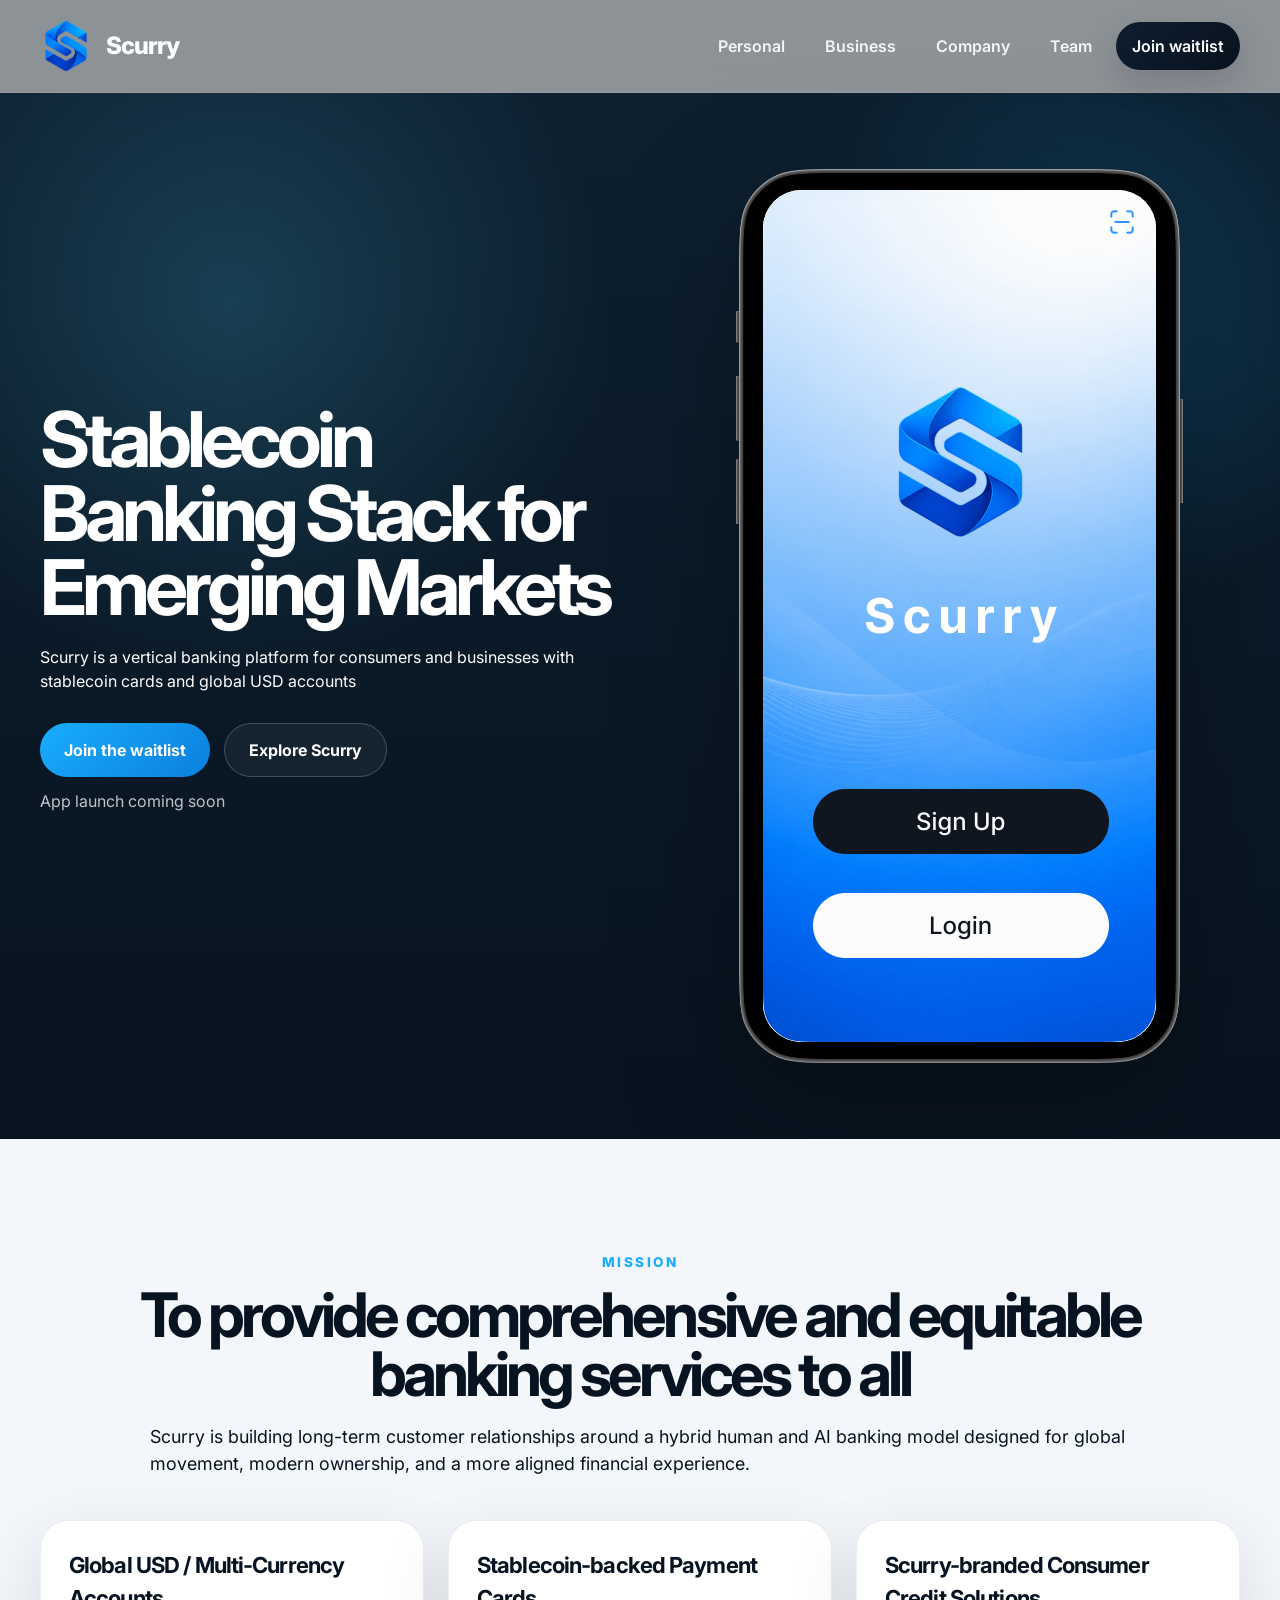
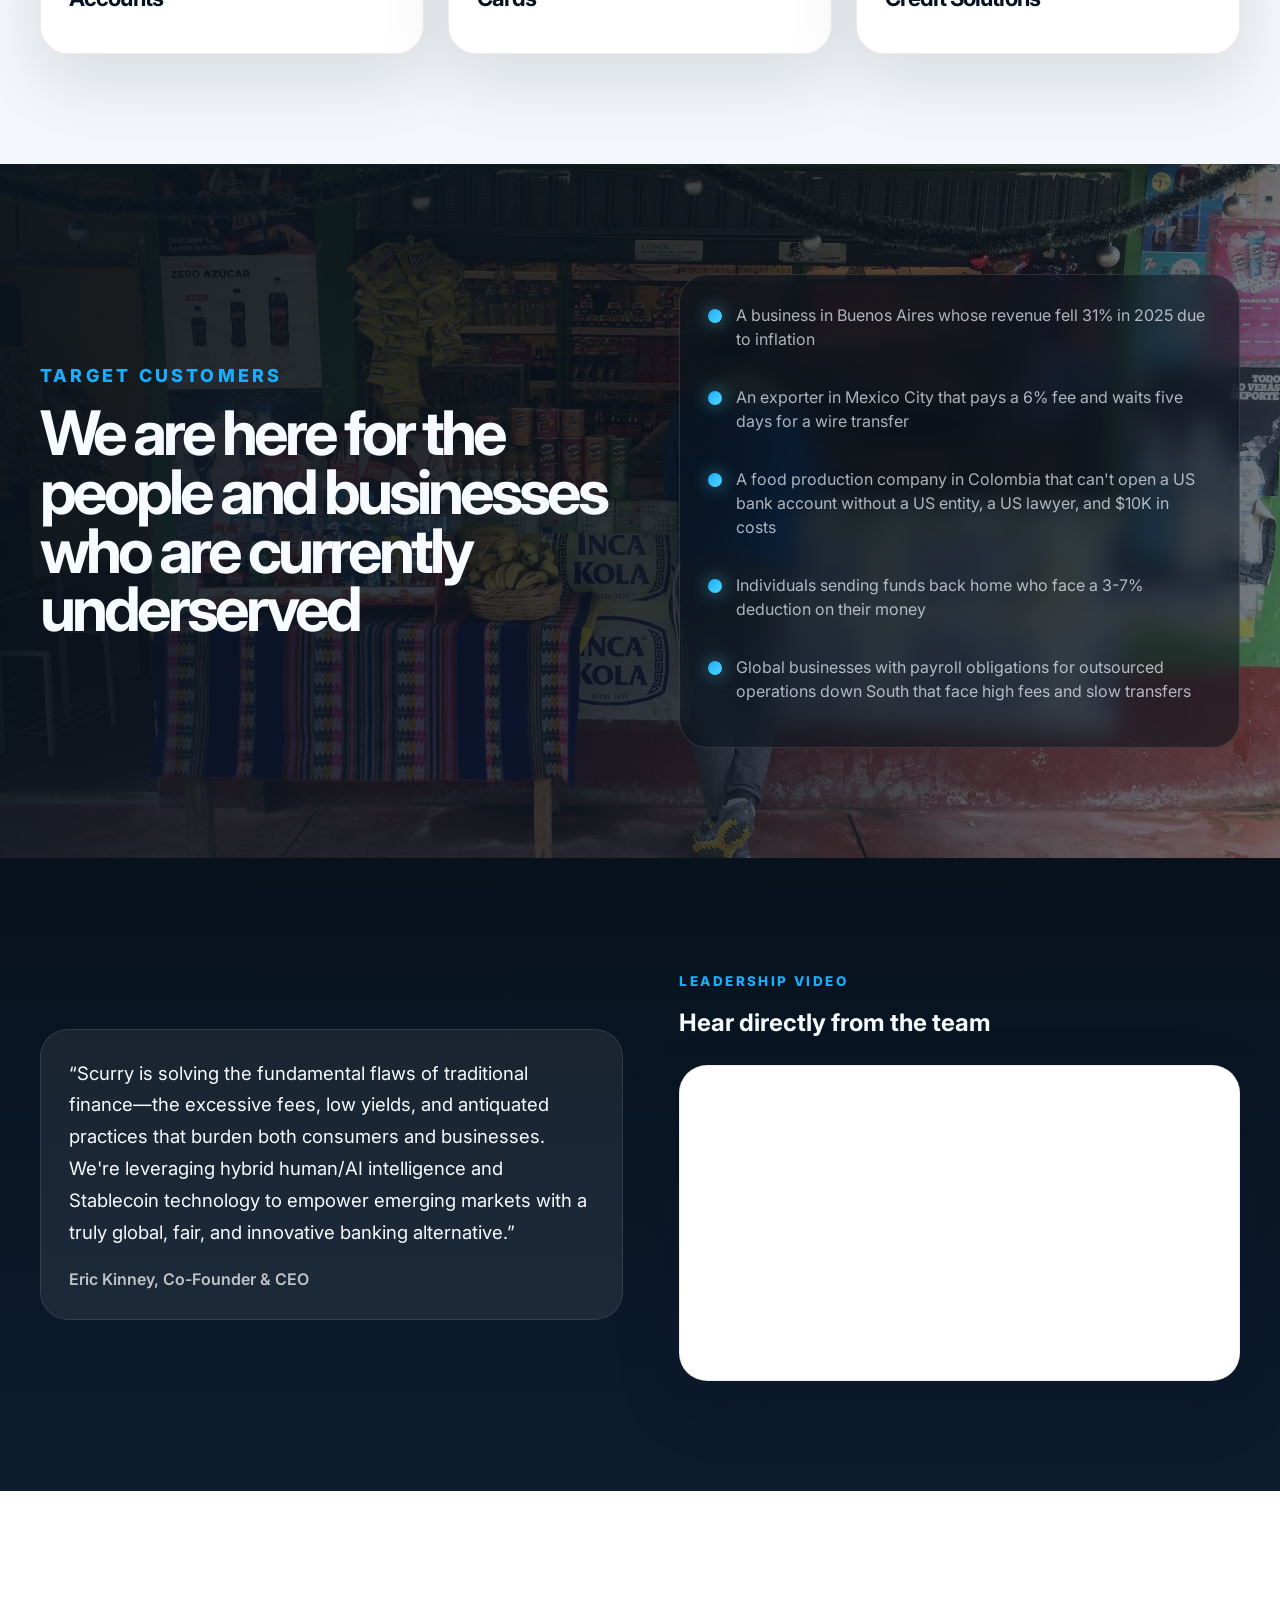
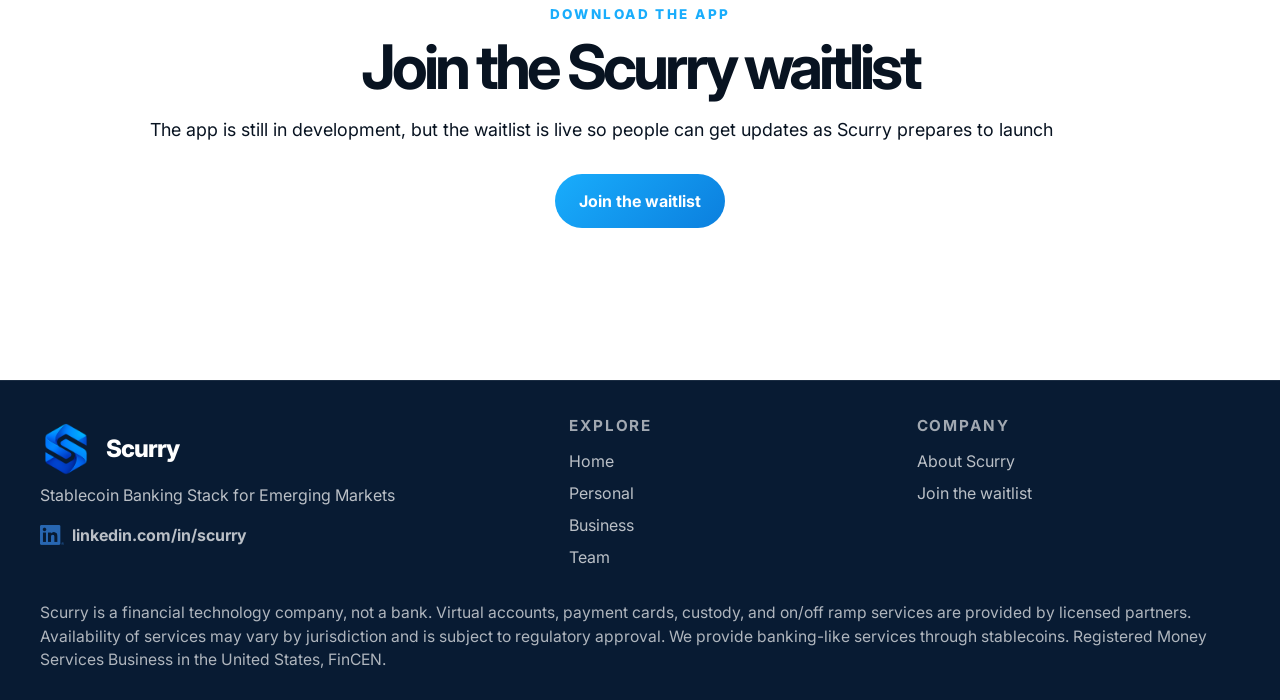
==== index.html @ 8e328dc6 "remove orbs" ====
<!DOCTYPE html>
<html lang="en">
<head>
  
  <meta charset="UTF-8">
  <meta http-equiv="Cache-Control" content="no-cache, no-store, must-revalidate">
  <meta http-equiv="Pragma" content="no-cache">
  <meta http-equiv="Expires" content="0">  
  <meta name="viewport" content="width=device-width, initial-scale=1.0">
  <link rel="preconnect" href="https://fonts.googleapis.com">
  <link rel="preconnect" href="https://fonts.gstatic.com" crossorigin>
  <link href="https://fonts.googleapis.com/css2?family=Inter:wght@400;500;600;700;800&display=swap" rel="stylesheet">
  <link rel="stylesheet" href="styles.css">

  <title>Scurry | Global AI Stablecoin Banking Ecosystem</title>
  <meta name="description" content="Scurry is the digital asset and fiat platform for emerging markets, built to store, earn, own, invest, move, and spend multiple currencies and stablecoins.">
</head>
<body>
  <div class="site-shell">
    
  <header class="site-header glass-nav">
    <div class="container nav-row">
      <a href="index.html" class="brand" aria-label="Scurry Home">
        <img src="images/logo.png" alt="Scurry logo">
        <span>Scurry</span>
      </a>
      <button class="menu-toggle" aria-expanded="false" aria-controls="site-nav">Menu</button>
      <nav id="site-nav" class="site-nav">
        <a href="personal.html">Personal</a>
        <a href="business.html">Business</a>
        <a href="about.html">Company</a>
        <a href="team.html">Team</a>
        <a href="coming-soon.html" class="nav-cta">Join waitlist</a>
      </nav>
    </div>
  </header>

    <main>
      <section class="hero hero-home">
        <div class="container hero-grid">
          <div class="hero-copy reveal">
            <h1>Stablecoin Banking Stack for Emerging Markets</h1>
            <p>Scurry is a vertical banking platform for consumers and businesses with stablecoin cards and global USD accounts</p>
            <div class="hero-actions">
              <a href="coming-soon.html" class="btn btn-primary">Join the waitlist</a>
              <a href="#ecosystem" class="btn btn-secondary">Explore Scurry</a>
            </div>
            <p class="coming-label">App launch coming soon</p>
          </div>
          <div class="hero-visual hero-mockup reveal delay-1">

            <div class="phone-demo" id="phone-demo" aria-label="Scurry app preview">
              <img class="phone-frame" src="images/mockup/phoneLight.png" alt="">
              
              <div class="phone-screen-clip">
                <div class="mockup-slide active">
                  <img src="images/mockup/screen1.png" alt="Scurry app screen 1">
                </div>
              
                <div class="mockup-slide">
                  <img src="images/mockup/screen2.png" alt="Scurry app screen 2">
                </div>
              
                <div class="mockup-slide">
                  <img src="images/mockup/screen3.png" alt="Scurry app screen 3">
                </div>
              
                <div class="mockup-slide">
                  <img src="images/mockup/screen4.png" alt="Scurry app screen 4">
                </div>
              
                <div class="mockup-slide">
                  <img src="images/mockup/screen5.png" alt="Scurry app screen 5">
                </div>
              
                <div class="mockup-slide">
                  <img src="images/mockup/screen6.png" alt="Scurry app screen 6">
                </div>
              
                <div class="mockup-slide">
                  <img src="images/mockup/screen7.png" alt="Scurry app screen 7">
                </div>
              
                <div class="mockup-slide">
                  <img src="images/mockup/screen8.png" alt="Scurry app screen 8">
                </div>
              
                <div class="mockup-slide">
                  <img src="images/mockup/screen9.png" alt="Scurry app screen 9">
                </div>
              </div>
            
              
            </div>
          </div>

          
        </div>
      </section>

      <section id="ecosystem" class="section section-light">
        <div class="container center-stack reveal">
          <p class="eyebrow">Mission</p>
          <h2>To provide comprehensive and equitable banking services to all</h2>
          <p class="section-intro">Scurry is building long-term customer relationships around a hybrid human and AI banking model designed for global movement, modern ownership, and a more aligned financial experience.</p>
        </div>
      <div class="container feature-grid three-up">
        <article class="feature-card reveal"><h3>Global USD / Multi-Currency Accounts</h3></article>
        <article class="feature-card reveal delay-1"><h3>Stablecoin-backed Payment Cards</h3></article>
        <article class="feature-card reveal delay-1"><h3>Scurry-branded Consumer Credit Solutions</h3></article>
      </div>

      </section>

    <section class="section section-dark image-section target-image-section">
      <div class="container split-grid">
        <div class="reveal split-copy">
          <p class="eyebrow">Target Customers</p>
          <h2>We are here for the people and businesses who are currently underserved</h2>
        </div>
        <div class="bullet-list reveal delay-1">
          <div class="bullet-item"><span></span><p>A business in Buenos Aires whose revenue fell 31% in 2025 due to inflation</p></div>
          <div class="bullet-item"><span></span><p>An exporter in Mexico City that pays a 6% fee and waits five days for a wire transfer</p></div>
          <div class="bullet-item"><span></span><p>A food production company in Colombia that can't open a US bank account without a US entity, a US lawyer, and $10K in costs</p></div>
          <div class="bullet-item"><span></span><p>Individuals sending funds back home who face a 3-7% deduction on their money</p></div>
          <div class="bullet-item"><span></span><p>Global businesses with payroll obligations for outsourced operations down South that face high fees and slow transfers</p></div>
        </div>
      </div>
    </section>

      <section class="section section-dark">
        <div class="container split-grid align-center">
          <div class="quote-block reveal">
            <blockquote>“Scurry is solving the fundamental flaws of traditional finance—the excessive fees, low yields, and antiquated practices that burden both consumers and businesses. We're leveraging hybrid human/AI intelligence and Stablecoin technology to empower emerging markets with a truly global, fair, and innovative banking alternative.”</blockquote>
            <cite>Eric Kinney, Co-Founder &amp; CEO</cite>
          </div>
          <div class="reveal delay-1">
            <p class="eyebrow accent">Leadership video</p>
            <h2>Hear directly from the team</h2>
                        <div class="video-frame" style="margin-top:24px;">
              <iframe src="https://www.youtube.com/embed/RazpfLiUSuk" title="Introducing Scurry video" allow="accelerometer; clipboard-write; encrypted-media; gyroscope; picture-in-picture; web-share" referrerpolicy="strict-origin-when-cross-origin" allowfullscreen></iframe>
            </div>
          </div>
        </div>
      </section>

      <section class="section section-white">
        <div class="container section-heading reveal">
          <p class="eyebrow">Download the app</p>
          <h2>Join the Scurry waitlist</h2>
          <p class="section-intro">The app is still in development, but the waitlist is live so people can get updates as Scurry prepares to launch</p>
          <div class="center-actions"><a href="coming-soon.html" class="btn btn-primary">Join the waitlist</a></div>
        </div>
      </section>
    </main>
    
  <footer class="site-footer">
    <div class="container footer-grid">
      <div>
        <a href="index.html" class="brand footer-brand"><img src="images/logo.png" alt="Scurry logo"><span>Scurry</span></a>
        <p>Stablecoin Banking Stack for Emerging Markets</p>
        <p class="role"><img height="20" src="images/LI.png" alt="LinkedIn icon"><a href="https://www.linkedin.com/company/scurry" target="_blank">linkedin.com/in/scurry</a></p>
      </div>
      <div>
        <h4>Explore</h4>
        <a href="index.html">Home</a>
        <a href="personal.html">Personal</a>
        <a href="business.html">Business</a>
        <a href="team.html">Team</a>
      </div>
      <div>
        <h4>Company</h4>
        <a href="about.html">About Scurry</a>
        <a href="coming-soon.html">Join the waitlist</a>
      </div>
    </div>
    <div class="container disclosure-row">
      <div class="disclosure-lite">Scurry is a financial technology company, not a bank. Virtual accounts, payment cards, custody, and on/off ramp services are provided by licensed partners. Availability of services may vary by jurisdiction and is subject to regulatory approval. We provide banking-like services through stablecoins. Registered Money Services Business in the United States, FinCEN.</div>
    </div>
  </footer>

  </div>
  <script src="script.js"></script>
</body>
</html>
---- styles.css ----
:root {
  --bg: #07121d;
  --bg-2: #0c1b2e;
  --bg-3: #0f2742;
  --surface: #ffffff;
  --surface-soft: #f3f7fb;
  --surface-muted: #eaf1f7;
  --text: #081321;
  --muted: #5d6d80;
  --line: rgba(8, 19, 33, 0.08);
  --line-strong: rgba(255, 255, 255, 0.12);
  --accent: #19ADFC;
  --accent-deep: #0b7fde;
  --dark-text: #f7fbff;
  --radius: 28px;
  --radius-sm: 18px;
  --container: min(1200px, calc(100% - 40px));
  --shadow: 0 24px 70px rgba(4, 15, 26, 0.12);
  --nav: 92px;
}

* {
  box-sizing: border-box;
}

html {
  scroll-behavior: smooth;
}

body {
  margin: 0;
  font-family: 'Inter', sans-serif;
  color: var(--text);
  background: var(--surface);
  line-height: 1.5;
}

body.menu-open {
  overflow: hidden;
}

a {
  color: inherit;
  text-decoration: none;
}

img {
  max-width: 100%;
  display: block;
}

p,
h1,
h2,
h3,
h4 {
  margin-top: 0;
}

.container {
  width: var(--container);
  margin: 0 auto;
}

.site-shell {
  overflow-x: clip;
}

.section {
  padding: 110px 0;
  position: relative;
}

.section-light {
  background: var(--surface-soft);
}

.section-white {
  background: #fff;
}

.section-dark {
  background: linear-gradient(180deg, #08121d 0%, #0c1c2f 100%);
  color: var(--dark-text);
}

.section-gradient {
  background:
    radial-gradient(circle at 78% 36%, rgba(25, 173, 252, 0.14), transparent 20%),
    linear-gradient(180deg, #f4f8fc 0%, #eef4fa 100%);
}

/* Header / navigation */
.site-header {
  position: sticky;
  top: 0;
  z-index: 100;
  backdrop-filter: blur(16px);
  -webkit-backdrop-filter: blur(16px);
}

.glass-nav {
  background: rgba(7, 18, 29, 0.46);
  border-bottom: 1px solid rgba(255, 255, 255, 0.08);
}

.solid-nav {
  background: rgba(255, 255, 255, 0.9);
  border-bottom: 1px solid var(--line);
}

.nav-row {
  min-height: var(--nav);
  display: flex;
  align-items: center;
  justify-content: space-between;
  gap: 24px;
}

.brand {
  display: inline-flex;
  align-items: center;
  gap: 14px;
  font-weight: 800;
  font-size: 1.5rem;
  letter-spacing: -0.04em;
}

.brand img {
  width: 52px;
  height: 52px;
  object-fit: contain;
}

.glass-nav .brand {
  color: #fff;
}

.solid-nav .brand,
.footer-brand {
  color: var(--text);
}

.menu-toggle {
  display: none;
  border: 1px solid rgba(255, 255, 255, 0.18);
  background: transparent;
  color: inherit;
  padding: 10px 14px;
  border-radius: 999px;
  font: inherit;
}

.solid-nav .menu-toggle {
  border-color: var(--line);
}

.site-nav {
  display: flex;
  align-items: center;
  gap: 8px;
}

.site-nav a {
  padding: 12px 16px;
  border-radius: 999px;
  font-weight: 600;
  transition:
    transform 0.28s ease,
    background-color 0.28s ease,
    color 0.28s ease,
    box-shadow 0.28s ease;
}

.glass-nav .site-nav a {
  color: rgba(255, 255, 255, 0.9);
}

.solid-nav .site-nav a {
  color: var(--text);
}

.solid-nav .site-nav a:hover,
.solid-nav .site-nav a:focus-visible,
.solid-nav .site-nav a.active {
  transform: translateY(-2px);
  background: rgba(25, 173, 252, 0.12);
  color: var(--accent-deep);
}

.glass-nav .site-nav a:hover,
.glass-nav .site-nav a:focus-visible,
.glass-nav .site-nav a.active {
  transform: translateY(-2px);
  background: rgba(255, 255, 255, 0.1);
  color: #fff;
}

.nav-cta {
  background: linear-gradient(135deg, #0e1d30, #09131e);
  color: #fff !important;
  box-shadow: 0 14px 32px rgba(4, 15, 26, 0.16);
}

.nav-cta:hover,
.nav-cta:focus-visible {
  background: linear-gradient(135deg, #17324f, #0b1623) !important;
  color: #fff !important;
}

/* Hero */
.hero-home {
  min-height: min(720px, calc(100vh - var(--nav)));
  display: flex;
  align-items: center;
  color: #fff;
  background:
    radial-gradient(circle at 18% 20%, rgba(83, 214, 255, 0.18), transparent 28%),
    radial-gradient(circle at 84% 22%, rgba(25, 173, 252, 0.22), transparent 22%),
    linear-gradient(180deg, #0d2030 0%, #08131f 100%);
}

.hero,
.page-hero {
  padding: 76px 0;
}

.compact-hero {
  padding: 110px 0 90px;
}

.hero-grid,
.split-grid {
  display: grid;
  grid-template-columns: 1.02fr 0.98fr;
  gap: 56px;
  align-items: center;
}

.align-center {
  align-items: center;
}

.hero-copy h1,
.page-hero h1,
.section-heading h2,
.center-stack h2,
.split-copy h2 {
  font-size: clamp(2.5rem, 6vw, 5.2rem);
  line-height: 0.96;
  letter-spacing: -0.065em;
  margin-bottom: 20px;
}

.page-hero h1,
.section-heading h2,
.center-stack h2,
.split-copy h2 {
  font-size: clamp(2.2rem, 4.8vw, 4rem);
}

.lead,
.section-intro,
.split-copy p,
.quote-block p {
  font-size: clamp(1.02rem, 1.4vw, 1.23rem);
}

.eyebrow {
  display: inline-block;
  margin-bottom: 14px;
  text-transform: uppercase;
  letter-spacing: 0.18em;
  font-size: 0.84rem;
  font-weight: 800;
  color: var(--accent);
}

.hero-actions,
.center-actions {
  display: flex;
  gap: 14px;
  flex-wrap: wrap;
  margin: 30px 0 12px;
}

.center-actions {
  justify-content: center;
}

.btn {
  display: inline-flex;
  align-items: center;
  justify-content: center;
  min-height: 54px;
  padding: 0 24px;
  border: none;
  border-radius: 999px;
  font-weight: 700;
  font-size: 1rem;
  font-family: inherit;
  line-height: 1;
  cursor: pointer;
  transition:
    transform 0.28s ease,
    box-shadow 0.28s ease,
    background-color 0.28s ease,
    color 0.28s ease;
}

.btn:hover,
.btn:focus-visible {
  transform: translateY(-3px);
  box-shadow: 0 18px 34px rgba(5, 18, 30, 0.18);
}

.btn-primary {
  background: linear-gradient(135deg, var(--accent), var(--accent-deep));
  color: #fff;
}

.btn-secondary {
  border: 1px solid rgba(255, 255, 255, 0.2);
  background: rgba(255, 255, 255, 0.05);
  color: inherit;
}

.section-light .btn-secondary,
.section-white .btn-secondary {
  border-color: var(--line);
  background: rgba(8, 19, 33, 0.03);
}

.coming-label {
  color: rgba(255, 255, 255, 0.74);
}

.page-hero .coming-label,
.section-light .coming-label,
.section-white .coming-label {
  color: var(--muted);
}

.hero-visual {
  position: relative;
  min-height: 520px;
}

.orb {
  position: absolute;
  border-radius: 34px;
  border: 1px solid rgba(255, 255, 255, 0.14);
  background: linear-gradient(180deg, rgba(58, 140, 196, 0.22), rgba(21, 57, 88, 0.2));
  box-shadow: inset 0 1px 0 rgba(255, 255, 255, 0.06);
  backdrop-filter: blur(10px);
  -webkit-backdrop-filter: blur(10px);
}

.orb-1 {
  width: 190px;
  height: 190px;
  left: -2%;
  bottom: 4%;
}

.orb-2 {
  width: 210px;
  height: 210px;
  right: -2%;
  top: 18%;
}

/* App phone mockup */
.hero-mockup {
  min-height: 620px;
  display: grid;
  place-items: center;
}

.phone-demo {
  position: relative;
  width: min(447px, 78vw);
  aspect-ratio: 447 / 894;
  z-index: 3;
  filter: drop-shadow(0 30px 60px rgba(0, 0, 0, 0.28));
}

/* phoneLight.png is filled, so it stays behind the screen mockups */
.phone-frame {
  position: absolute;
  inset: 0;
  width: 100%;
  height: 100%;
  z-index: 1;
  pointer-events: none;
}

/* 447x894 phone frame with 393x852 screens centered inside */
.phone-screen-clip {
  position: absolute;
  left: 6.04%;
  top: 2.35%;
  width: 87.92%;
  height: 95.30%;
  border-radius: 38px;
  overflow: hidden;
  background: #eef6ff;
  z-index: 3;
}

.mockup-slide {
  position: absolute;
  inset: 0;
  transform: translateY(100%);
  opacity: 0;
  overflow: hidden;
  background: #eef6ff;
  transition:
    transform 0.75s ease,
    opacity 0.75s ease;
}

.mockup-slide.active {
  transform: translateY(0);
  opacity: 1;
  z-index: 2;
}

.mockup-slide.leaving {
  transform: translateY(-100%);
  opacity: 0;
  z-index: 1;
}

.mockup-slide img {
  width: 100%;
  height: auto;
  min-height: 100%;
  object-fit: cover;
  object-position: top center;
  display: block;
}

/* Longer screens slowly scroll inside the phone before switching */
.mockup-slide.scroll-inside img {
  animation: mockupInternalScroll 3.6s ease-in-out forwards;
}

@keyframes mockupInternalScroll {
  from {
    transform: translateY(0);
  }

  to {
    transform: translateY(var(--scroll-distance, -60px));
  }
}

/* Cards / grids */
.balance-card {
  border-radius: 28px;
  background: rgba(255, 255, 255, 0.12);
  border: 1px solid rgba(255, 255, 255, 0.12);
  padding: 22px;
}

.balance-card h2 {
  font-size: clamp(2.7rem, 5vw, 4.2rem);
  letter-spacing: -0.06em;
  margin: 8px 0;
}

.balance-card small,
.mini-muted {
  color: rgba(255, 255, 255, 0.72);
  display: block;
}

.balance-grid {
  display: grid;
  grid-template-columns: 1fr 1fr;
  gap: 16px;
}

.ticker-card {
  padding: 18px;
  border-radius: 24px;
  background: rgba(255, 255, 255, 0.10);
  border: 1px solid rgba(255, 255, 255, 0.1);
}

.ticker-card strong {
  display: block;
  font-size: 1.55rem;
  letter-spacing: -0.04em;
  margin-top: 8px;
}

.feature-tags {
  display: none;
}

.pill {
  border-radius: 999px;
  padding: 9px 14px;
  background: rgba(255, 255, 255, 0.10);
  border: 1px solid rgba(255, 255, 255, 0.12);
  font-size: 0.92rem;
}

.quote-block {
  padding: 28px;
  border-radius: 28px;
  background: rgba(255, 255, 255, 0.07);
  border: 1px solid rgba(255, 255, 255, 0.1);
}

.quote-block blockquote {
  margin: 0;
  font-size: clamp(1.06rem, 1.45vw, 1.24rem);
  line-height: 1.72;
}

.quote-block cite {
  display: block;
  margin-top: 18px;
  color: rgba(255, 255, 255, 0.72);
  font-style: normal;
  font-weight: 600;
}

.center-stack,
.section-heading {
  text-align: center;
  margin-bottom: 42px;
}

.center-stack .section-intro,
.section-heading .section-intro {
  max-width: 980px;
  margin-left: auto;
  margin-right: auto;
  text-align: left;
}

.feature-grid,
.card-grid,
.stats-grid,
.footer-grid,
.team-grid,
.list-grid,
.ecosystem-grid {
  display: grid;
  gap: 24px;
}

.three-up {
  grid-template-columns: repeat(3, minmax(0, 1fr));
}

.two-up {
  grid-template-columns: repeat(2, minmax(0, 1fr));
}

.card-grid {
  grid-template-columns: repeat(3, minmax(0, 1fr));
}

.stats-grid {
  grid-template-columns: repeat(2, minmax(0, 1fr));
}

.team-grid {
  grid-template-columns: repeat(2, minmax(0, 1fr));
}

.list-grid {
  grid-template-columns: repeat(2, minmax(0, 1fr));
}

.ecosystem-grid {
  grid-template-columns: 1.2fr 0.8fr;
  align-items: start;
}

.feature-card,
.product-card,
.stat-card,
.list-card,
.team-card,
.info-panel,
.video-frame,
.disclosure,
.disclosure-lite {
  border-radius: var(--radius);
  box-shadow: var(--shadow);
}

.feature-card,
.product-card,
.list-card,
.team-card,
.info-panel,
.video-frame {
  background: #fff;
  border: 1px solid var(--line);
  padding: 28px;
}

.dark-card,
.stat-card.dark-card {
  background: rgba(255, 255, 255, 0.06);
  border: 1px solid rgba(255, 255, 255, 0.1);
  color: #fff;
}

.feature-card h3,
.product-card h3,
.list-card h3,
.team-card h3,
.info-panel h3 {
  font-size: 1.38rem;
  letter-spacing: -0.04em;
  margin-bottom: 10px;
}

.product-card p,
.feature-card p,
.list-card p,
.team-card p,
.stat-card span {
  color: var(--muted);
}

.section-dark .product-card p,
.section-dark .feature-card p,
.section-dark .list-card p,
.section-dark .team-card p,
.section-dark .stat-card span,
.section-dark .bullet-item p {
  color: rgba(233, 241, 249, 0.72);
}

.text-link {
  display: inline-flex;
  gap: 8px;
  margin-top: 10px;
  font-weight: 700;
  color: var(--accent-deep);
}

.text-link::after {
  content: '→';
}

.stat-card {
  background: rgba(255, 255, 255, 0.06);
  border: 1px solid rgba(255, 255, 255, 0.1);
  padding: 24px;
}

.stat-card strong {
  display: block;
  font-size: 2rem;
  letter-spacing: -0.05em;
  margin-bottom: 8px;
}

.bullet-list {
  display: grid;
  gap: 18px;
}

.bullet-item {
  display: grid;
  grid-template-columns: 14px 1fr;
  gap: 14px;
  align-items: start;
}

.bullet-item span {
  width: 14px;
  height: 14px;
  border-radius: 50%;
  background: linear-gradient(135deg, var(--accent), #53d6ff);
  margin-top: 6px;
  box-shadow: 0 0 18px rgba(83, 214, 255, 0.6);
}

.shield-panel {
  display: grid;
  place-items: center;
  min-height: 420px;
}

.shield-outline {
  width: min(360px, 70vw);
  aspect-ratio: 1 / 1.1;
  clip-path: polygon(50% 0%, 88% 16%, 88% 64%, 50% 100%, 12% 64%, 12% 16%);
  background: linear-gradient(180deg, rgba(255, 255, 255, 0.95), rgba(236, 243, 250, 0.92));
  box-shadow:
    inset 0 0 0 1px rgba(8, 19, 33, 0.06),
    0 22px 50px rgba(4, 15, 26, 0.10);
  display: grid;
  place-items: center;
}

.shield-outline img {
  width: 46%;
  height: auto;
  object-fit: contain;
}

.icon-list {
  display: grid;
  gap: 12px;
}

.icon-item {
  border-radius: 18px;
  padding: 14px 16px;
  background: rgba(255, 255, 255, 0.06);
  border: 1px solid rgba(255, 255, 255, 0.1);
}

.account-stack {
  display: grid;
  gap: 18px;
}

.account-card {
  border-radius: 28px;
  padding: 26px;
  background: linear-gradient(135deg, #0d1e32, #112947);
  color: #fff;
  box-shadow: 0 24px 70px rgba(4, 15, 26, 0.16);
}

.account-card h2 {
  font-size: clamp(2.6rem, 4vw, 3.7rem);
  letter-spacing: -0.06em;
  margin: 10px 0;
}

.account-top {
  display: flex;
  justify-content: space-between;
  gap: 12px;
  align-items: start;
}

.account-muted {
  color: rgba(255, 255, 255, 0.72);
}

.account-grid {
  display: grid;
  grid-template-columns: repeat(2, minmax(0, 1fr));
  gap: 16px;
  margin-top: 16px;
}

.account-chip {
  border-radius: 22px;
  padding: 18px;
  background: rgba(255, 255, 255, 0.08);
  border: 1px solid rgba(255, 255, 255, 0.1);
}

.account-chip strong {
  display: block;
  font-size: 1.4rem;
  margin-top: 8px;
  letter-spacing: -0.04em;
}

/* Team */
.team-card {
  overflow: hidden;
  padding: 0;
}

.team-photo-wrap {
  background: #fff;
  padding: 28px 28px 0;
}

.team-photo {
  width: 50%;
  max-width: 320px;
  aspect-ratio: 1 / 1;
  object-fit: cover;
  object-position: center top;
  border-radius: 22px;
  background: #fff;
  margin: 0;
}

.team-content {
  padding: 28px;
}

.team-card h2 {
  font-size: 1.8rem;
  letter-spacing: -0.05em;
  margin-bottom: 6px;
}

.role {
  color: var(--accent-deep) !important;
  font-weight: 700;
  margin-bottom: 18px;
}

.social-link {
  display: flex;
  align-items: center;
  gap: 8px;
}

.social-link a {
  display: inline;
}

/* Video */
.video-frame {
  overflow: hidden;
  padding: 0;
  aspect-ratio: 16 / 9;
}

.video-frame video,
.video-frame iframe {
  width: 100%;
  height: 100%;
  border: 0;
  display: block;
}

.video-fallback-link {
  margin-top: 14px;
}

.video-fallback-link a {
  color: #8fd7ff;
  text-decoration: underline;
}

/* Footer / forms */
.disclosure,
.disclosure-lite {
  background: transparent;
  border: 0;
  padding: 0;
  color: rgba(255, 255, 255, 0.68);
  font-size: 0.98rem;
  box-shadow: none;
}

.site-footer {
  background: #081b33;
  border-top: 1px solid rgba(255, 255, 255, 0.08);
  padding: 34px 0 28px;
}

.footer-grid {
  grid-template-columns: 1.25fr 0.8fr 0.8fr;
  align-items: start;
}

.site-footer .footer-brand,
.site-footer .footer-brand span {
  color: #ffffff;
}

.site-footer .footer-brand {
  display: inline-flex;
  align-items: center;
}

.site-footer h4 {
  margin-bottom: 12px;
  font-size: 0.95rem;
  text-transform: uppercase;
  letter-spacing: 0.12em;
  color: rgba(255, 255, 255, 0.62);
}

.site-footer a {
  display: block;
  margin: 8px 0;
  color: rgba(255, 255, 255, 0.72);
}

.site-footer .role {
  display: flex;
  align-items: center;
  gap: 8px;
}

.site-footer .role a {
  display: inline;
  margin: 0;
}

.site-footer p {
  color: rgba(255, 255, 255, 0.72);
  max-width: 420px;
}

.disclosure-row {
  margin-top: 24px;
}

.waitlist-shell {
  min-height: calc(100vh - var(--nav));
  display: grid;
  place-items: center;
}

.waitlist-card {
  width: min(760px, 100%);
  border-radius: 34px;
  background: #fff;
  border: 1px solid var(--line);
  padding: 40px;
  box-shadow: var(--shadow);
}

.waitlist-card form {
  display: grid;
  gap: 14px;
  margin-top: 26px;
}

.waitlist-card input,
.waitlist-card textarea {
  width: 100%;
  min-height: 54px;
  border-radius: 16px;
  border: 1px solid var(--line);
  padding: 14px 16px;
  font: inherit;
}

.waitlist-note {
  color: var(--muted);
  font-size: 0.96rem;
}

.success-message {
  display: none;
  margin-top: 16px;
  border-radius: 16px;
  padding: 14px 16px;
  background: rgba(25, 173, 252, 0.10);
  color: var(--accent-deep);
  font-weight: 700;
}

.success-message.show {
  display: block;
}

/* Reveal animation */
.reveal {
  opacity: 0;
  transform: translateY(26px);
  transition:
    opacity 0.7s ease,
    transform 0.7s ease;
}

.reveal.visible {
  opacity: 1;
  transform: translateY(0);
}

.delay-1 {
  transition-delay: 0.12s;
}

.delay-2 {
  transition-delay: 0.22s;
}

.floating {
  animation: float 6s ease-in-out infinite;
}

.floating-slow {
  animation: float 7.5s ease-in-out infinite;
}

.floating-reverse {
  animation: floatReverse 7s ease-in-out infinite;
}

@keyframes float {
  0%,
  100% {
    transform: translateY(0);
  }

  50% {
    transform: translateY(-12px);
  }
}

@keyframes floatReverse {
  0%,
  100% {
    transform: translateY(0);
  }

  50% {
    transform: translateY(12px);
  }
}

/* Responsive */
@media (max-width: 1080px) {
  .hero-grid,
  .split-grid,
  .ecosystem-grid,
  .footer-grid {
    grid-template-columns: 1fr;
  }

  .card-grid,
  .three-up {
    grid-template-columns: repeat(2, minmax(0, 1fr));
  }

  .hero-home {
    min-height: auto;
    padding: 84px 0 72px;
  }

  .hero-visual {
    min-height: 460px;
  }

  .hero-mockup {
    min-height: 560px;
  }

  .phone-demo {
    width: min(380px, 82vw);
  }
}

@media (max-width: 760px) {
  :root {
    --container: min(100% - 28px, 1200px);
    --nav: 82px;
  }

  .menu-toggle {
    display: inline-flex;
    align-items: center;
  }

  .site-nav {
    position: absolute;
    top: calc(100% + 8px);
    left: 14px;
    right: 14px;
    background: rgba(7, 18, 29, 0.96);
    border: 1px solid rgba(255, 255, 255, 0.08);
    border-radius: 24px;
    padding: 12px;
    display: none;
    flex-direction: column;
    align-items: stretch;
    box-shadow: 0 24px 60px rgba(4, 15, 26, 0.28);
  }

  .solid-nav .site-nav {
    background: rgba(255, 255, 255, 0.98);
    border-color: var(--line);
  }

  .site-nav.open {
    display: flex;
  }

  .site-nav a {
    text-align: center;
  }

  .hero-copy h1,
  .page-hero h1,
  .section-heading h2,
  .center-stack h2,
  .split-copy h2 {
    font-size: clamp(2.3rem, 12vw, 4rem);
  }

  .card-grid,
  .three-up,
  .two-up,
  .stats-grid,
  .team-grid,
  .list-grid {
    grid-template-columns: 1fr;
  }

  .hero-visual {
    min-height: 420px;
  }

  .hero-mockup {
    min-height: 520px;
  }

  .phone-demo {
    width: min(330px, 86vw);
  }

  .account-grid,
  .balance-grid {
    grid-template-columns: 1fr;
  }

  .team-photo {
    width: 100%;
    max-width: none;
  }

  .section {
    padding: 88px 0;
  }

  .waitlist-card {
    padding: 28px;
  }
}

@media (max-width: 520px) {
  .brand span {
    font-size: 1.25rem;
  }

  .brand img {
    width: 44px;
    height: 44px;
  }

  .hero-actions,
  .center-actions {
    flex-direction: column;
    align-items: stretch;
  }

  .btn {
    width: 100%;
  }

  .hero-visual {
    min-height: 380px;
  }

  .hero-mockup {
    min-height: 460px;
  }

  .phone-demo {
    width: min(300px, 88vw);
  }
}


/* Image background sections */
.image-section {
  position: relative;
  overflow: hidden;
  background-size: cover;
  background-position: center;
  background-repeat: no-repeat;
}

.image-section::before {
  content: "";
  position: absolute;
  inset: 0;
  z-index: 0;
  background:
    linear-gradient(
      90deg,
      rgba(8, 18, 29, 0.88) 0%,
      rgba(8, 18, 29, 0.72) 45%,
      rgba(8, 18, 29, 0.48) 100%
    );
}

.image-section > .container {
  position: relative;
  z-index: 1;
}

.market-image-section {
  color: #fff;
  background-image: url("images/stairs.jpg");
}

.market-image-section .eyebrow,
.market-image-section h2 {
  color: #fff;
}

.market-image-section .feature-card {
  background: rgba(255, 255, 255, 0.88);
  border: 1px solid rgba(255, 255, 255, 0.28);
  backdrop-filter: blur(14px);
  -webkit-backdrop-filter: blur(14px);
}

.market-image-section .feature-card h3 {
  color: var(--text);
}

.market-image-section .feature-card p {
  color: var(--muted);
}

.target-image-section {
  background-image: url("images/stall.jpg");
}

.target-image-section::before {
  background:
    linear-gradient(
      90deg,
      rgba(8, 18, 29, 0.92) 0%,
      rgba(8, 18, 29, 0.78) 48%,
      rgba(8, 18, 29, 0.56) 100%
    );
}

.target-image-section .split-copy,
.target-image-section .bullet-list {
  position: relative;
  z-index: 1;
}

.target-image-section .bullet-list {
  padding: 28px;
  border-radius: var(--radius);
  background: rgba(8, 18, 29, 0.52);
  border: 1px solid rgba(255, 255, 255, 0.12);
  backdrop-filter: blur(12px);
  -webkit-backdrop-filter: blur(12px);
}

/* Business page banner */
.business-banner {
  min-height: 420px;
  background:
    linear-gradient(
      180deg,
      rgba(8, 18, 29, 0.18) 0%,
      rgba(8, 18, 29, 0.42) 100%
    ),
    url("images/view.jpg");
  background-size: cover;
  background-position: center;
  background-repeat: no-repeat;
}

@media (max-width: 1080px) {
  .business-banner {
    min-height: 360px;
  }
}

@media (max-width: 760px) {
  .image-section::before {
    background: rgba(8, 18, 29, 0.78);
  }

  .target-image-section .bullet-list {
    padding: 22px;
  }

  .business-banner {
    min-height: 280px;
  }
}

@media (max-width: 520px) {
  .business-banner {
    min-height: 220px;
  }
}

/* Static phone mockup for Personal page */
.personal-phone-demo {
  position: relative;
  width: min(330px, 70vw);
  aspect-ratio: 447 / 894;
  margin: 0 auto;
  filter: drop-shadow(0 24px 50px rgba(4, 15, 26, 0.18));
}

.personal-phone-frame {
  position: absolute;
  inset: 0;
  width: 100%;
  height: 100%;
  z-index: 1;
  pointer-events: none;
}

/* 447x894 phone frame with 393x852 screen centered inside */
.personal-phone-screen {
  position: absolute;
  left: 6.04%;
  top: 2.35%;
  width: 87.92%;
  height: 95.30%;
  border-radius: 38px;
  overflow: hidden;
  background: #eef6ff;
  z-index: 3;
}

.personal-phone-screen img {
  width: 100%;
  height: auto;
  min-height: 100%;
  object-fit: cover;
  object-position: top center;
  display: block;
}

@media (max-width: 1080px) {
  .personal-phone-demo {
    width: min(300px, 72vw);
  }
}

@media (max-width: 760px) {
  .personal-phone-demo {
    width: min(280px, 78vw);
  }
}

@media (max-width: 520px) {
  .personal-phone-demo {
    width: min(250px, 82vw);
  }
}
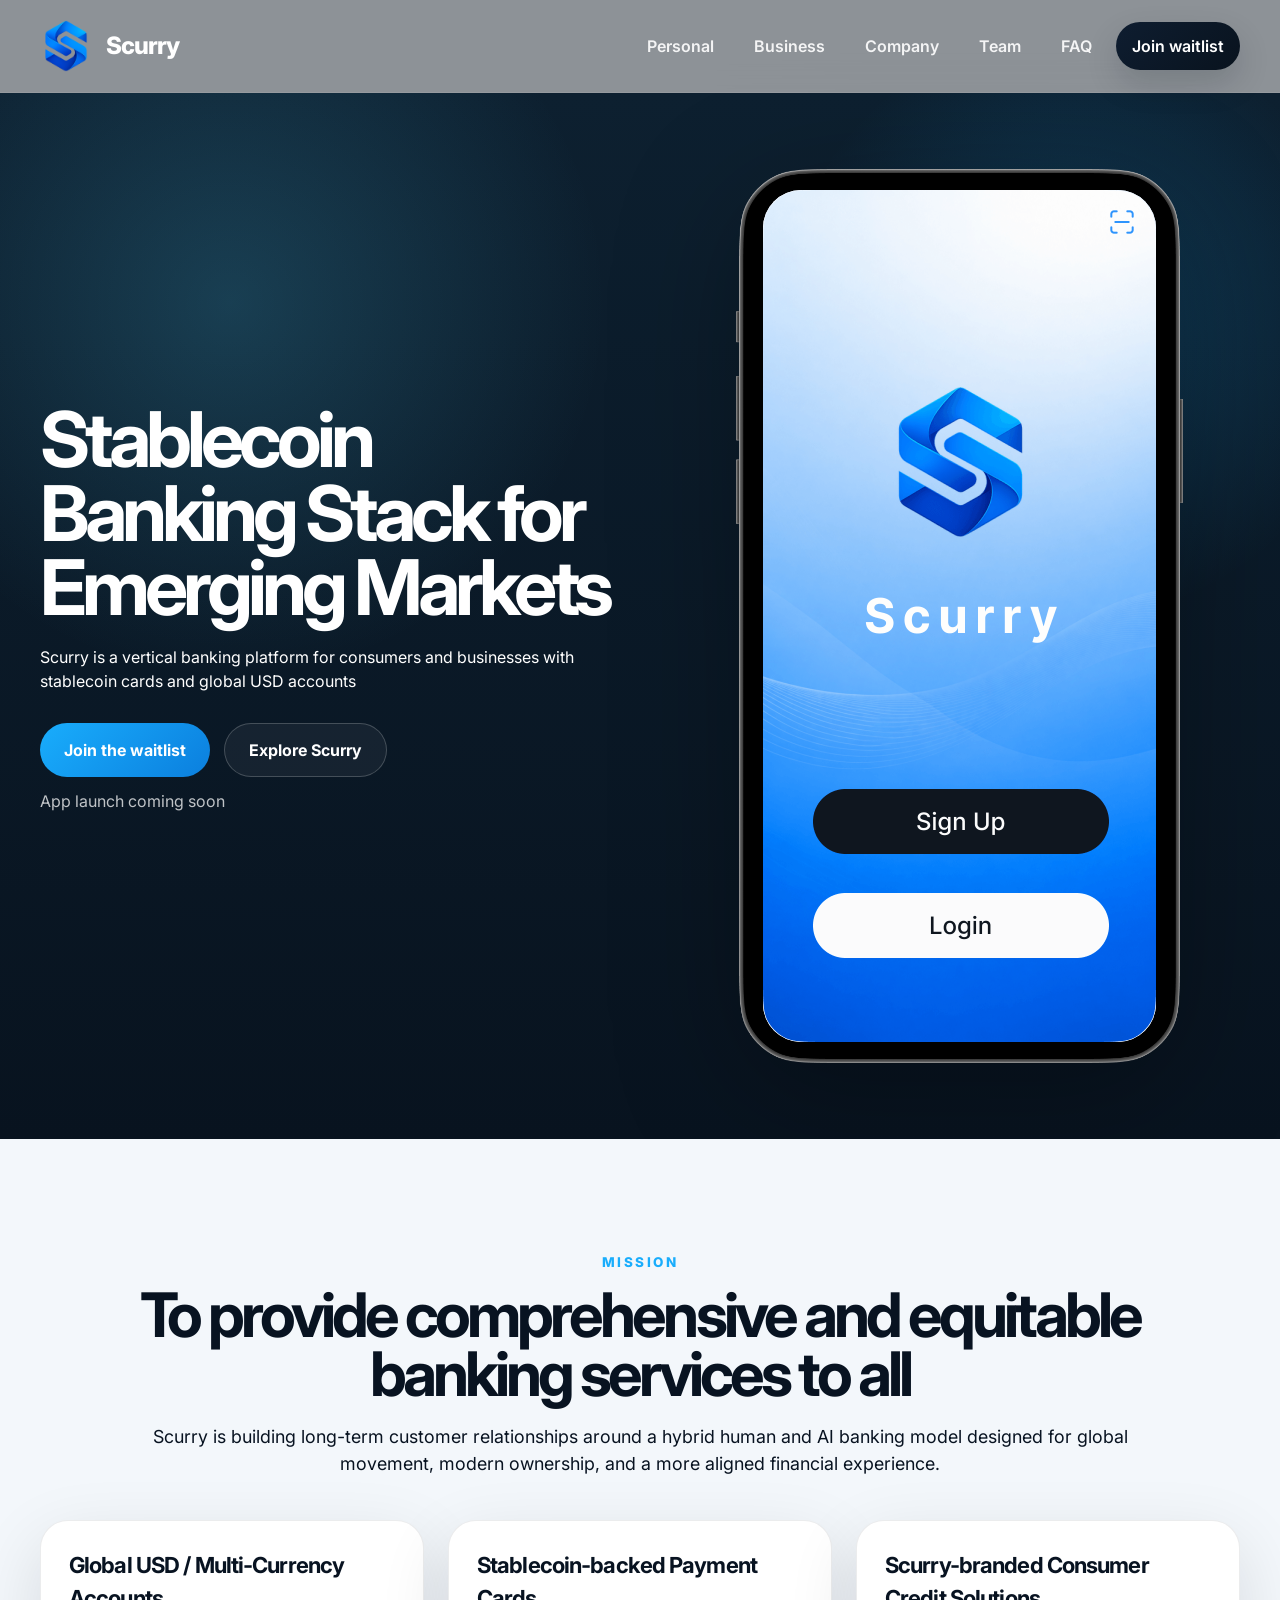
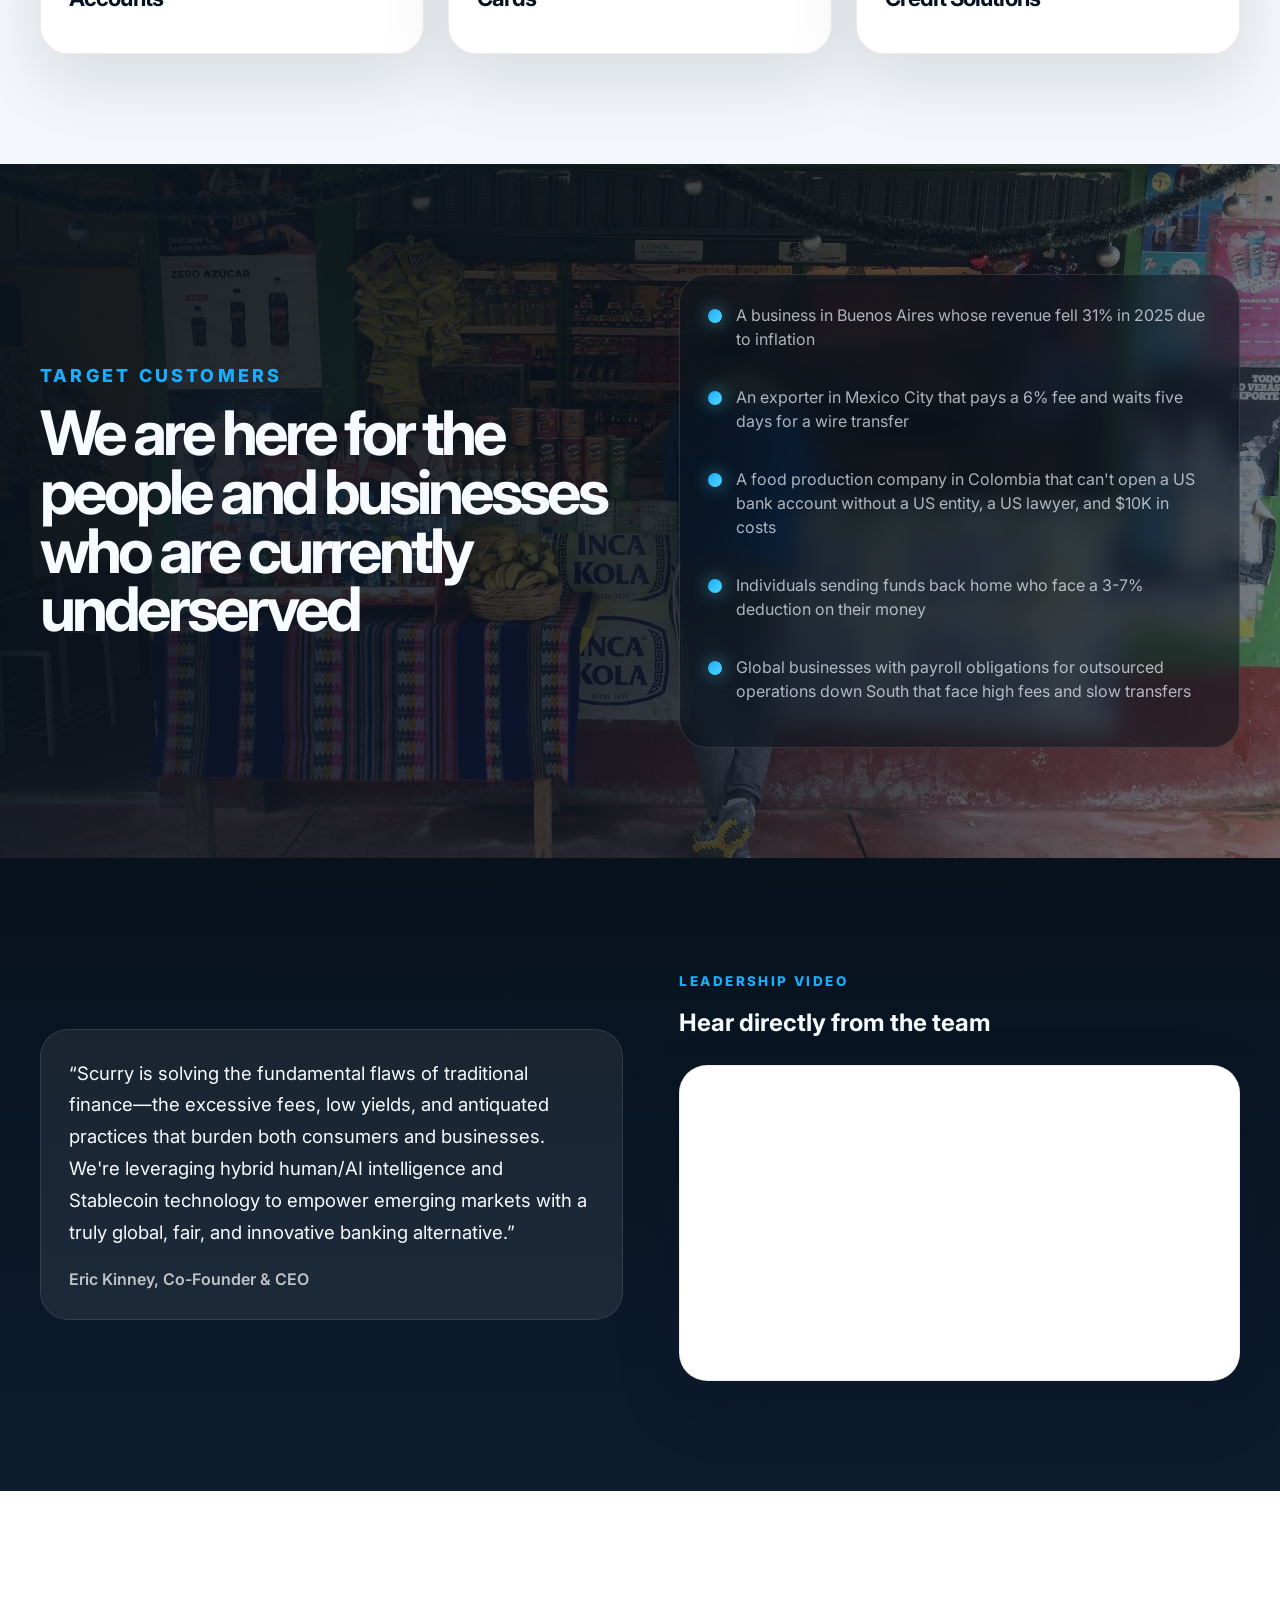
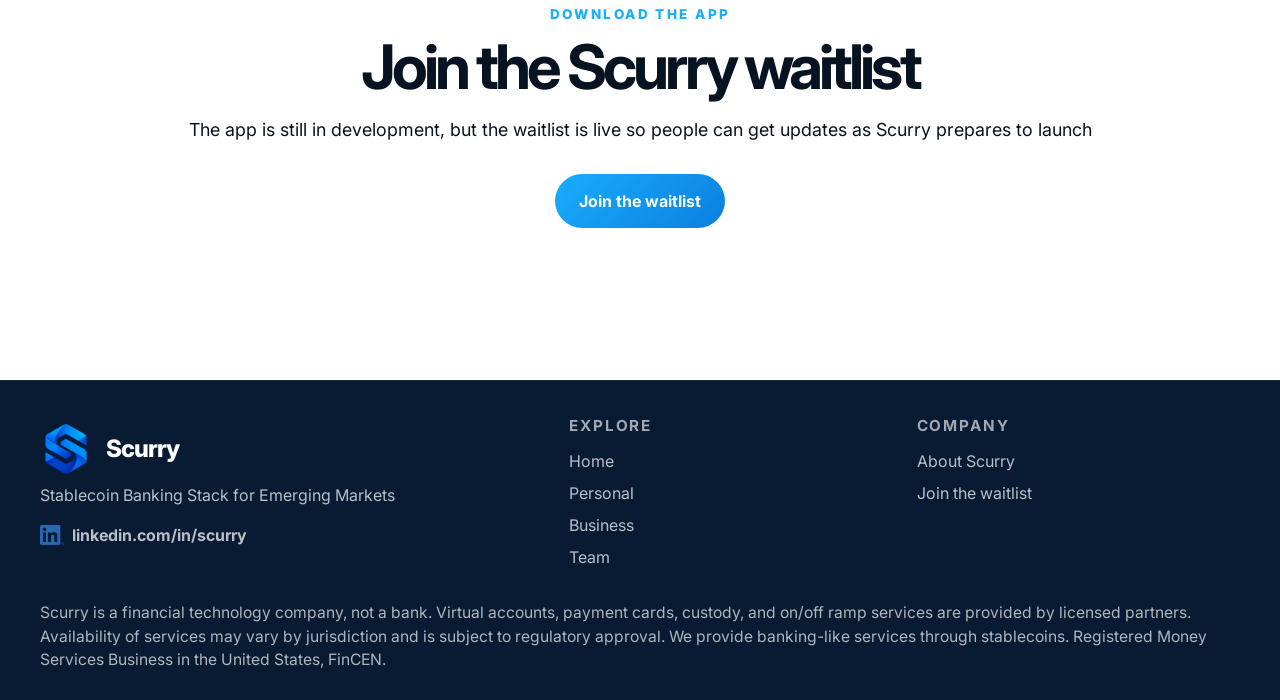
==== commit d6d8e6ff: "FAQ page added" ====
--- a/index.html
+++ b/index.html
@@ -30,6 +30,7 @@
         <a href="business.html">Business</a>
         <a href="about.html">Company</a>
         <a href="team.html">Team</a>
+        <a href="faq.html">FAQ</a>
         <a href="coming-soon.html" class="nav-cta">Join waitlist</a>
       </nav>
     </div>
--- a/styles.css
+++ b/styles.css
@@ -540,7 +540,7 @@
   max-width: 980px;
   margin-left: auto;
   margin-right: auto;
-  text-align: left;
+  text-align: center;
 }
 
 .feature-grid,
@@ -1350,4 +1350,313 @@
   .personal-phone-demo {
     width: min(250px, 82vw);
   }
-}+}
+/* FAQ page */
+.faq-hero {
+  padding: 120px 0 92px;
+  color: var(--dark-text);
+  background:
+    radial-gradient(circle at 50% 30%, rgba(25, 173, 252, 0.16), transparent 24%),
+    radial-gradient(circle at 80% 26%, rgba(83, 214, 255, 0.10), transparent 22%),
+    linear-gradient(180deg, #07121d 0%, #0b1a2a 100%);
+}
+
+.faq-hero h1 {
+  font-size: clamp(2.8rem, 6vw, 5.4rem);
+  line-height: 0.96;
+  letter-spacing: -0.065em;
+  max-width: 780px;
+  margin-left: auto;
+  margin-right: auto;
+  margin-bottom: 22px;
+}
+
+.faq-hero .section-intro {
+  max-width: 620px;
+  color: rgba(247, 251, 255, 0.72);
+}
+
+.faq-search {
+  width: min(470px, 100%);
+  min-height: 58px;
+  margin: 34px auto 0;
+  display: flex;
+  align-items: center;
+  gap: 12px;
+  padding: 0 18px;
+  border-radius: 12px;
+  border: 1px solid rgba(255, 255, 255, 0.16);
+  background: rgba(255, 255, 255, 0.08);
+  box-shadow: 0 18px 50px rgba(0, 0, 0, 0.18);
+}
+
+.faq-search span {
+  color: rgba(247, 251, 255, 0.58);
+  font-size: 1.25rem;
+}
+
+.faq-search input {
+  width: 100%;
+  border: 0;
+  outline: 0;
+  background: transparent;
+  color: #fff;
+  font: inherit;
+  font-weight: 600;
+}
+
+.faq-search input::placeholder {
+  color: rgba(247, 251, 255, 0.56);
+}
+
+.faq-tabs {
+  position: sticky;
+  top: var(--nav);
+  z-index: 80;
+  background: rgba(255, 255, 255, 0.92);
+  border-bottom: 1px solid var(--line);
+  backdrop-filter: blur(14px);
+  -webkit-backdrop-filter: blur(14px);
+}
+
+.faq-tabs-row {
+  display: flex;
+  justify-content: center;
+  gap: 10px;
+  overflow-x: auto;
+  padding: 14px 0;
+}
+
+.faq-tabs a {
+  flex: 0 0 auto;
+  padding: 10px 14px;
+  border-radius: 999px;
+  color: var(--muted);
+  font-size: 0.92rem;
+  font-weight: 700;
+  transition: background-color 0.28s ease, color 0.28s ease, transform 0.28s ease;
+}
+
+.faq-tabs a:hover,
+.faq-tabs a:focus-visible {
+  transform: translateY(-2px);
+  background: rgba(25, 173, 252, 0.10);
+  color: var(--accent-deep);
+}
+
+.faq-page-section {
+  padding-top: 70px;
+}
+
+.faq-shell {
+  max-width: 900px;
+}
+
+.faq-note {
+  display: grid;
+  grid-template-columns: 28px 1fr;
+  gap: 14px;
+  align-items: start;
+  margin-bottom: 52px;
+  padding: 22px;
+  border-radius: var(--radius-sm);
+  border: 1px solid rgba(25, 173, 252, 0.18);
+  background: rgba(25, 173, 252, 0.07);
+  color: #245d71;
+}
+
+.faq-note span,
+.faq-icon {
+  width: 28px;
+  height: 28px;
+  display: inline-grid;
+  place-items: center;
+  border-radius: 999px;
+  background: rgba(25, 173, 252, 0.13);
+  color: var(--accent-deep);
+  font-weight: 800;
+}
+
+.faq-note p {
+  margin: 0;
+  font-weight: 650;
+}
+
+.faq-group {
+  scroll-margin-top: 170px;
+  margin-bottom: 58px;
+}
+
+.faq-group-heading {
+  display: flex;
+  align-items: center;
+  gap: 14px;
+  margin-bottom: 22px;
+}
+
+.faq-group-heading h2 {
+  margin: 0;
+  font-size: clamp(1.45rem, 2.4vw, 2rem);
+  letter-spacing: -0.045em;
+}
+
+.faq-icon {
+  width: 42px;
+  height: 42px;
+  border-radius: 12px;
+}
+
+.faq-item {
+  margin-bottom: 10px;
+  border: 1px solid var(--line);
+  border-radius: 14px;
+  background: #fff;
+  box-shadow: 0 12px 32px rgba(4, 15, 26, 0.04);
+  overflow: hidden;
+}
+
+.faq-item summary {
+  min-height: 64px;
+  display: grid;
+  grid-template-columns: 1fr auto auto;
+  align-items: center;
+  gap: 16px;
+  padding: 18px 22px;
+  cursor: pointer;
+  color: var(--text);
+  font-weight: 800;
+  list-style: none;
+}
+
+.faq-item summary::-webkit-details-marker {
+  display: none;
+}
+
+.faq-item summary::after {
+  content: '⌄';
+  color: #8292a6;
+  font-size: 1.3rem;
+  line-height: 1;
+  transition: transform 0.24s ease;
+}
+
+.faq-item[open] summary::after {
+  transform: rotate(180deg);
+}
+
+.faq-status {
+  justify-self: end;
+  padding: 7px 12px;
+  border-radius: 999px;
+  background: rgba(25, 173, 252, 0.10);
+  color: var(--accent-deep);
+  font-size: 0.74rem;
+  font-weight: 800;
+  letter-spacing: 0.12em;
+  text-transform: uppercase;
+}
+
+.faq-answer {
+  padding: 0 22px 24px;
+  color: var(--muted);
+}
+
+.faq-answer p:last-child,
+.faq-answer ul:last-child {
+  margin-bottom: 0;
+}
+
+.faq-answer a {
+  color: var(--accent-deep);
+  font-weight: 800;
+  text-decoration: none;
+  border-bottom: 1px solid rgba(25, 173, 252, 0.32);
+}
+
+.faq-answer ul {
+  padding-left: 20px;
+}
+
+.faq-answer li {
+  margin-bottom: 10px;
+}
+
+.faq-no-results {
+  padding: 30px;
+  border-radius: var(--radius-sm);
+  background: var(--surface-soft);
+  color: var(--muted);
+  text-align: center;
+  font-weight: 700;
+}
+
+.faq-item.is-hidden,
+.faq-group.is-hidden {
+  display: none;
+}
+
+.faq-cta-section {
+  padding-top: 10px;
+}
+
+.faq-cta {
+  padding: 70px 32px;
+  border-radius: var(--radius);
+  text-align: center;
+  color: #fff;
+  background:
+    radial-gradient(circle at 84% 40%, rgba(25, 173, 252, 0.22), transparent 26%),
+    linear-gradient(180deg, #0b1c2d 0%, #07121d 100%);
+  box-shadow: var(--shadow);
+}
+
+.faq-cta h2 {
+  margin-bottom: 14px;
+  font-size: clamp(2rem, 4vw, 3.2rem);
+  line-height: 1;
+  letter-spacing: -0.055em;
+}
+
+.faq-cta p:not(.eyebrow) {
+  color: rgba(247, 251, 255, 0.72);
+}
+
+@media (max-width: 760px) {
+  .faq-hero {
+    padding: 86px 0 68px;
+  }
+
+  .faq-tabs {
+    top: 72px;
+  }
+
+  .faq-tabs-row {
+    justify-content: flex-start;
+  }
+
+  .faq-page-section {
+    padding-top: 48px;
+  }
+
+  .faq-item summary {
+    grid-template-columns: 1fr auto;
+    padding: 16px 18px;
+  }
+
+  .faq-status {
+    grid-column: 1 / -1;
+    justify-self: start;
+  }
+
+  .faq-answer {
+    padding: 0 18px 20px;
+  }
+
+  .faq-note {
+    grid-template-columns: 1fr;
+  }
+
+  .faq-cta {
+    padding: 54px 22px;
+  }
+}
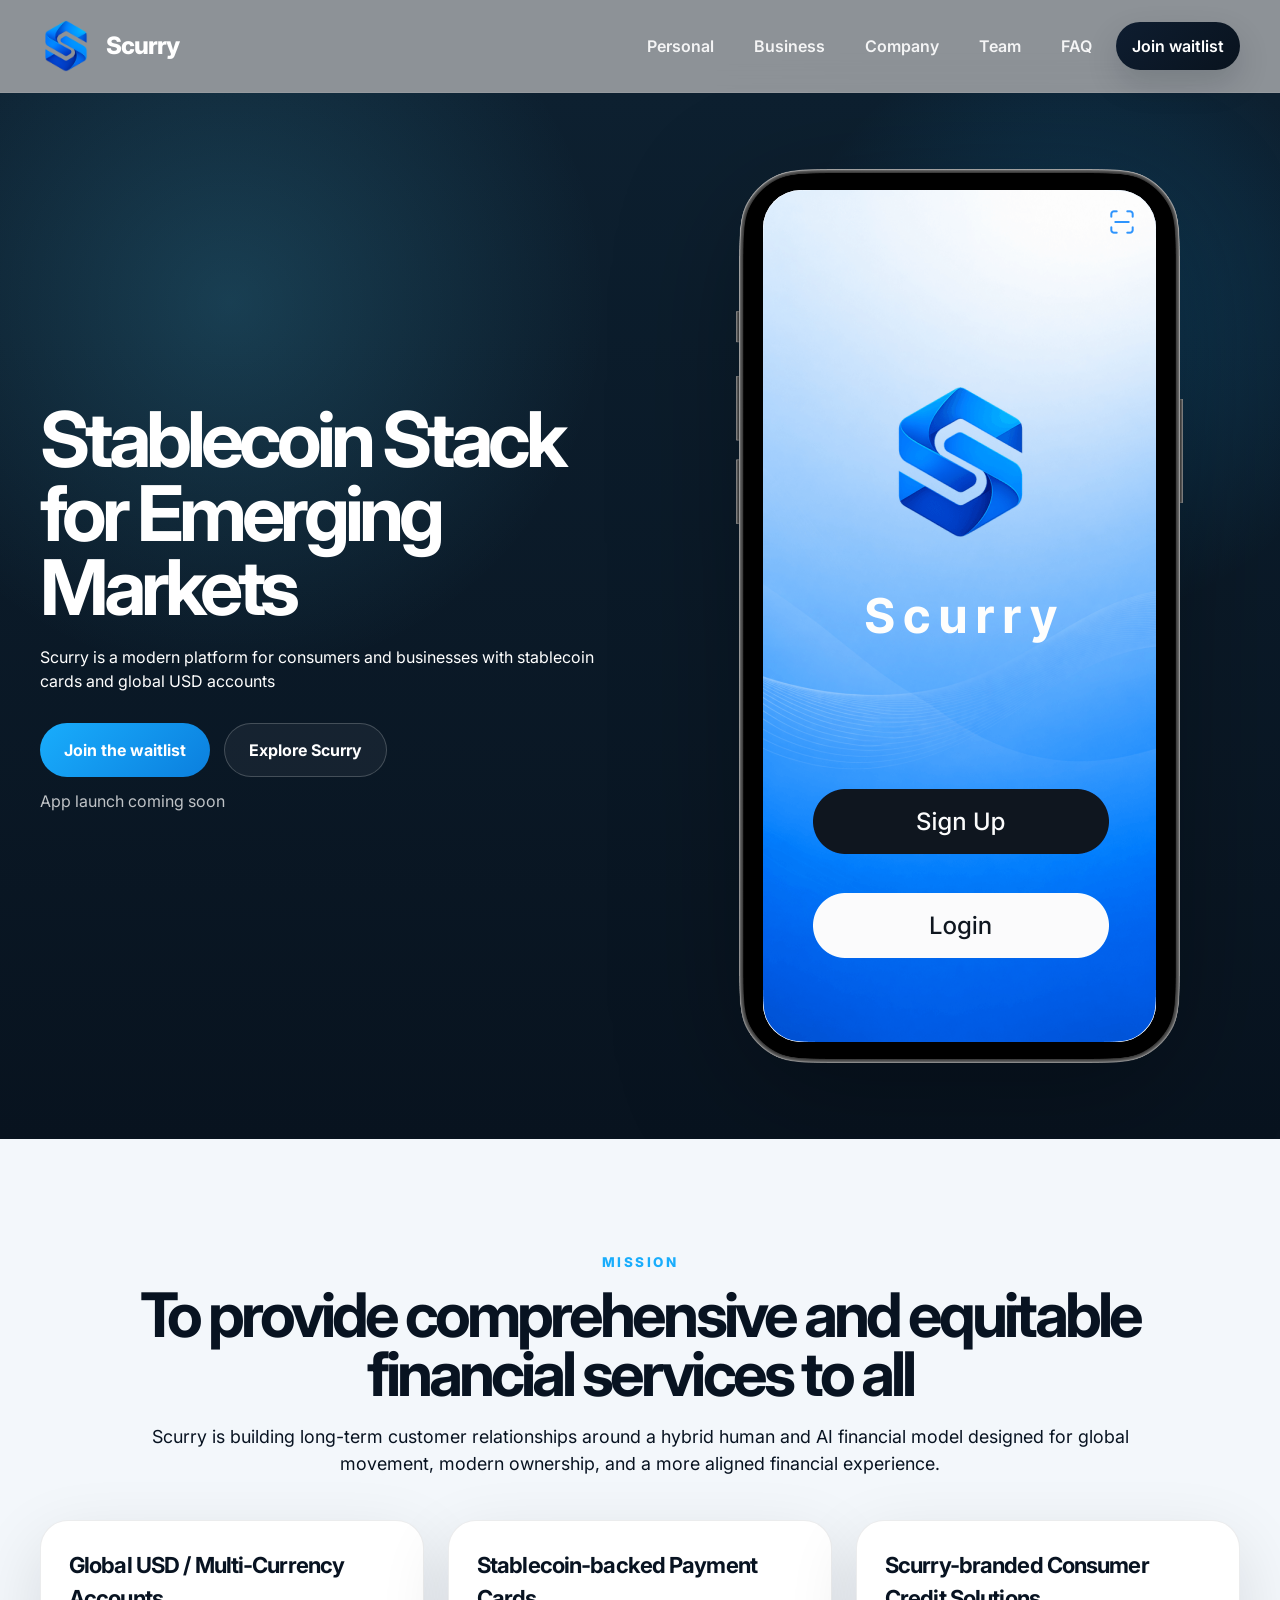
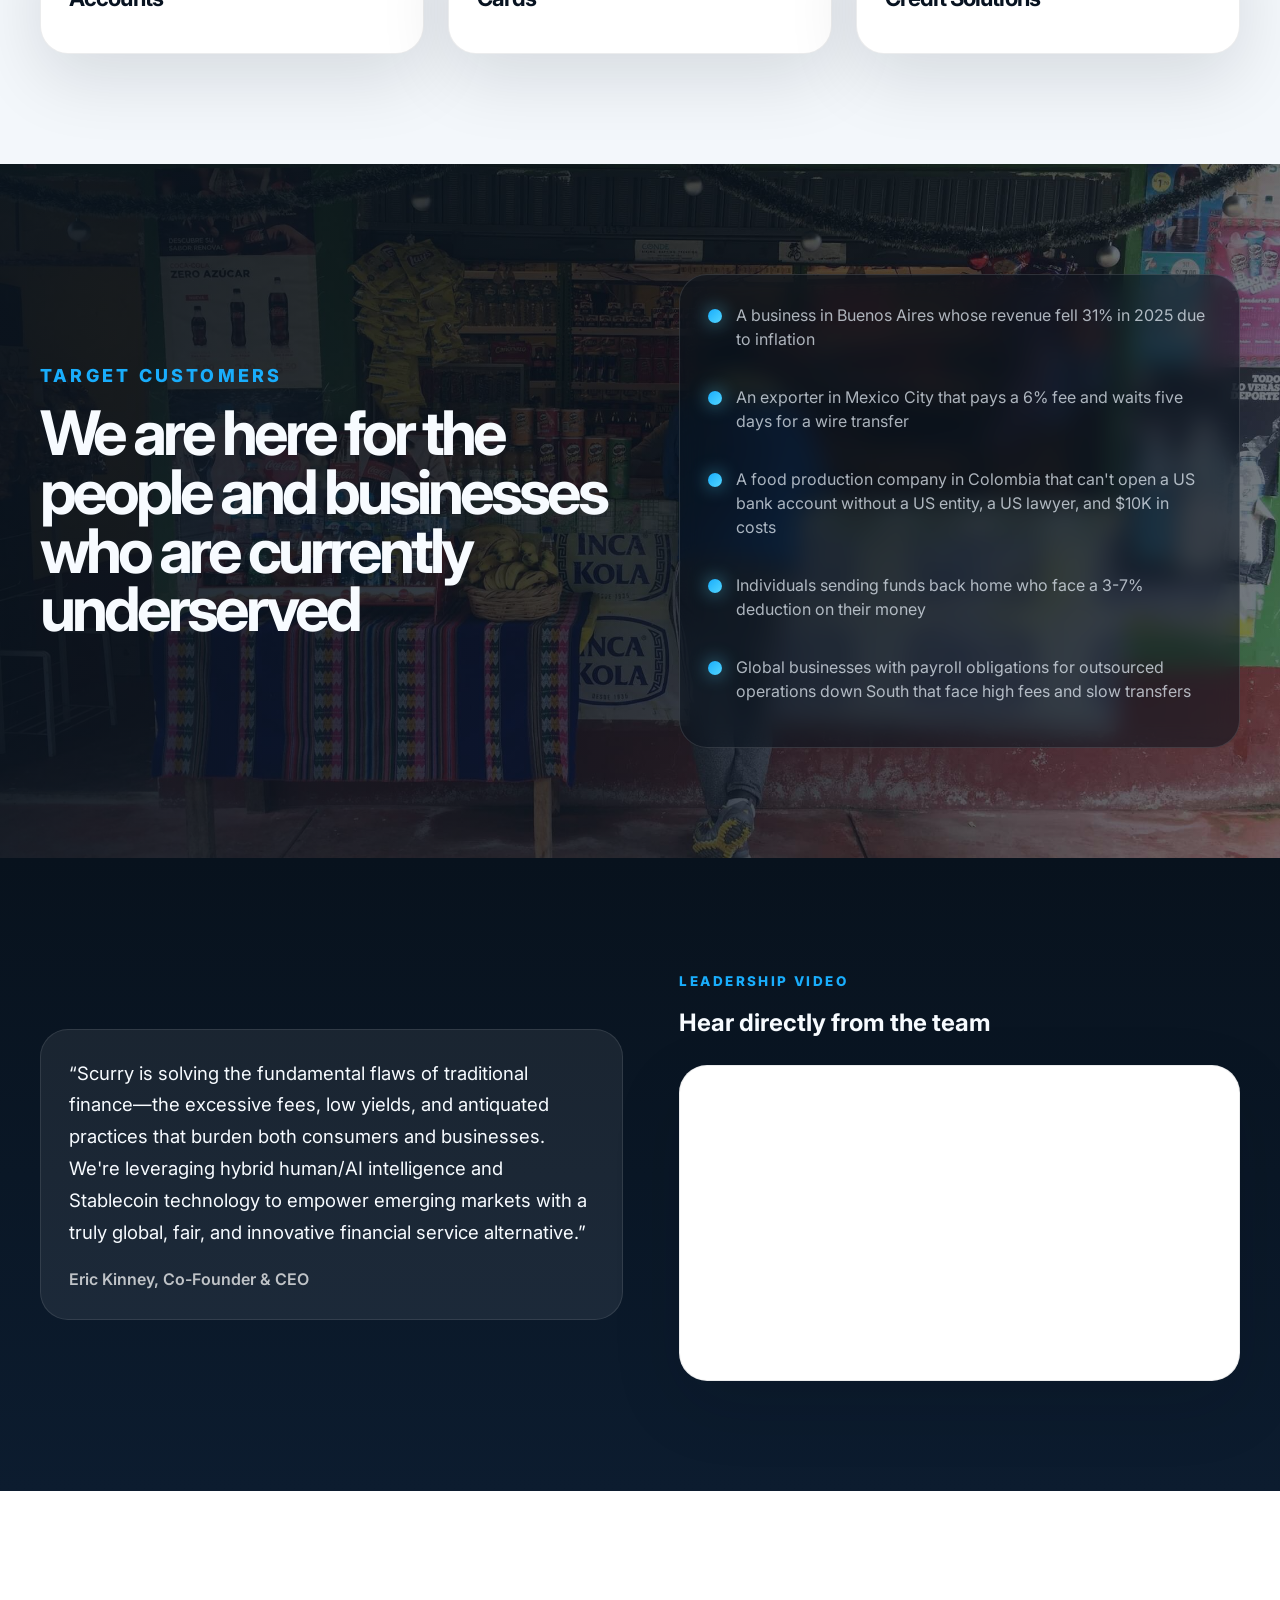
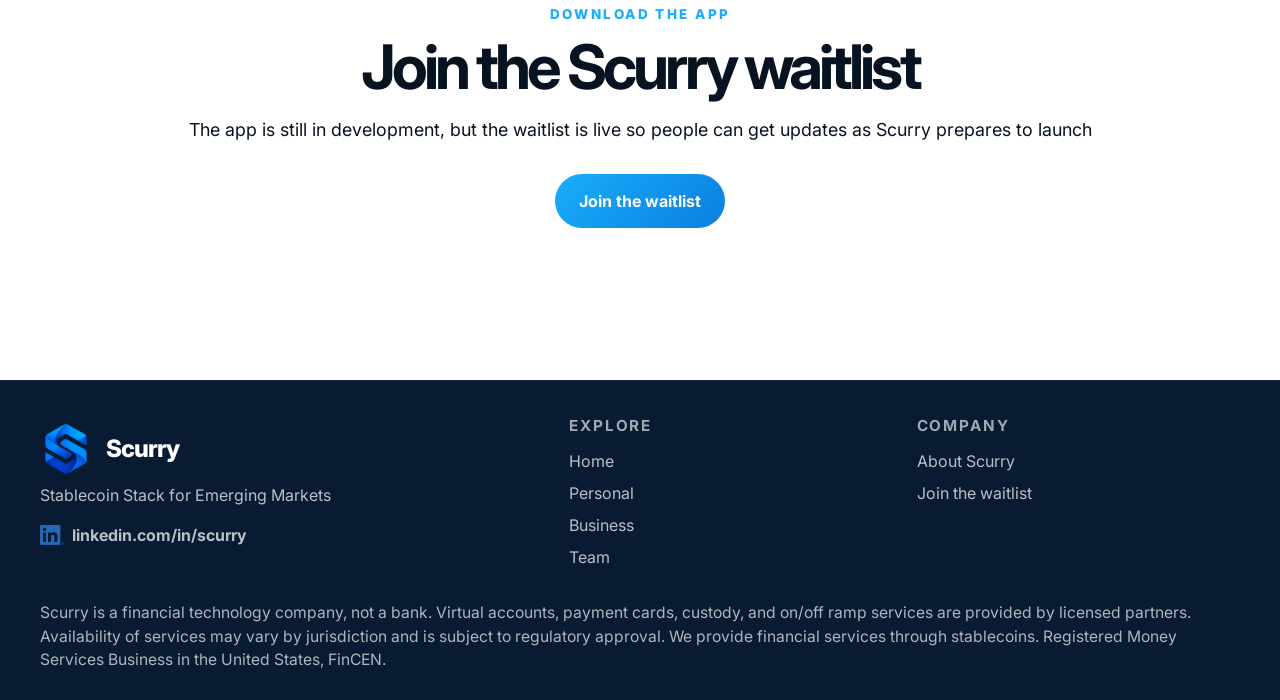
==== commit 926a63b9: "replaced banking with financial services" ====
--- a/index.html
+++ b/index.html
@@ -12,7 +12,7 @@
   <link href="https://fonts.googleapis.com/css2?family=Inter:wght@400;500;600;700;800&display=swap" rel="stylesheet">
   <link rel="stylesheet" href="styles.css">
 
-  <title>Scurry | Global AI Stablecoin Banking Ecosystem</title>
+  <title>Scurry | Global AI Stablecoin Ecosystem</title>
   <meta name="description" content="Scurry is the digital asset and fiat platform for emerging markets, built to store, earn, own, invest, move, and spend multiple currencies and stablecoins.">
 </head>
 <body>
@@ -40,8 +40,8 @@
       <section class="hero hero-home">
         <div class="container hero-grid">
           <div class="hero-copy reveal">
-            <h1>Stablecoin Banking Stack for Emerging Markets</h1>
-            <p>Scurry is a vertical banking platform for consumers and businesses with stablecoin cards and global USD accounts</p>
+            <h1>Stablecoin Stack for Emerging Markets</h1>
+            <p>Scurry is a modern platform for consumers and businesses with stablecoin cards and global USD accounts</p>
             <div class="hero-actions">
               <a href="coming-soon.html" class="btn btn-primary">Join the waitlist</a>
               <a href="#ecosystem" class="btn btn-secondary">Explore Scurry</a>
@@ -102,8 +102,8 @@
       <section id="ecosystem" class="section section-light">
         <div class="container center-stack reveal">
           <p class="eyebrow">Mission</p>
-          <h2>To provide comprehensive and equitable banking services to all</h2>
-          <p class="section-intro">Scurry is building long-term customer relationships around a hybrid human and AI banking model designed for global movement, modern ownership, and a more aligned financial experience.</p>
+          <h2>To provide comprehensive and equitable financial services to all</h2>
+          <p class="section-intro">Scurry is building long-term customer relationships around a hybrid human and AI financial model designed for global movement, modern ownership, and a more aligned financial experience.</p>
         </div>
       <div class="container feature-grid three-up">
         <article class="feature-card reveal"><h3>Global USD / Multi-Currency Accounts</h3></article>
@@ -132,7 +132,7 @@
       <section class="section section-dark">
         <div class="container split-grid align-center">
           <div class="quote-block reveal">
-            <blockquote>“Scurry is solving the fundamental flaws of traditional finance—the excessive fees, low yields, and antiquated practices that burden both consumers and businesses. We're leveraging hybrid human/AI intelligence and Stablecoin technology to empower emerging markets with a truly global, fair, and innovative banking alternative.”</blockquote>
+            <blockquote>“Scurry is solving the fundamental flaws of traditional finance—the excessive fees, low yields, and antiquated practices that burden both consumers and businesses. We're leveraging hybrid human/AI intelligence and Stablecoin technology to empower emerging markets with a truly global, fair, and innovative financial service alternative.”</blockquote>
             <cite>Eric Kinney, Co-Founder &amp; CEO</cite>
           </div>
           <div class="reveal delay-1">
@@ -159,7 +159,7 @@
     <div class="container footer-grid">
       <div>
         <a href="index.html" class="brand footer-brand"><img src="images/logo.png" alt="Scurry logo"><span>Scurry</span></a>
-        <p>Stablecoin Banking Stack for Emerging Markets</p>
+        <p>Stablecoin Stack for Emerging Markets</p>
         <p class="role"><img height="20" src="images/LI.png" alt="LinkedIn icon"><a href="https://www.linkedin.com/company/scurry" target="_blank">linkedin.com/in/scurry</a></p>
       </div>
       <div>
@@ -176,7 +176,7 @@
       </div>
     </div>
     <div class="container disclosure-row">
-      <div class="disclosure-lite">Scurry is a financial technology company, not a bank. Virtual accounts, payment cards, custody, and on/off ramp services are provided by licensed partners. Availability of services may vary by jurisdiction and is subject to regulatory approval. We provide banking-like services through stablecoins. Registered Money Services Business in the United States, FinCEN.</div>
+      <div class="disclosure-lite">Scurry is a financial technology company, not a bank. Virtual accounts, payment cards, custody, and on/off ramp services are provided by licensed partners. Availability of services may vary by jurisdiction and is subject to regulatory approval. We provide financial services through stablecoins. Registered Money Services Business in the United States, FinCEN.</div>
     </div>
   </footer>
 
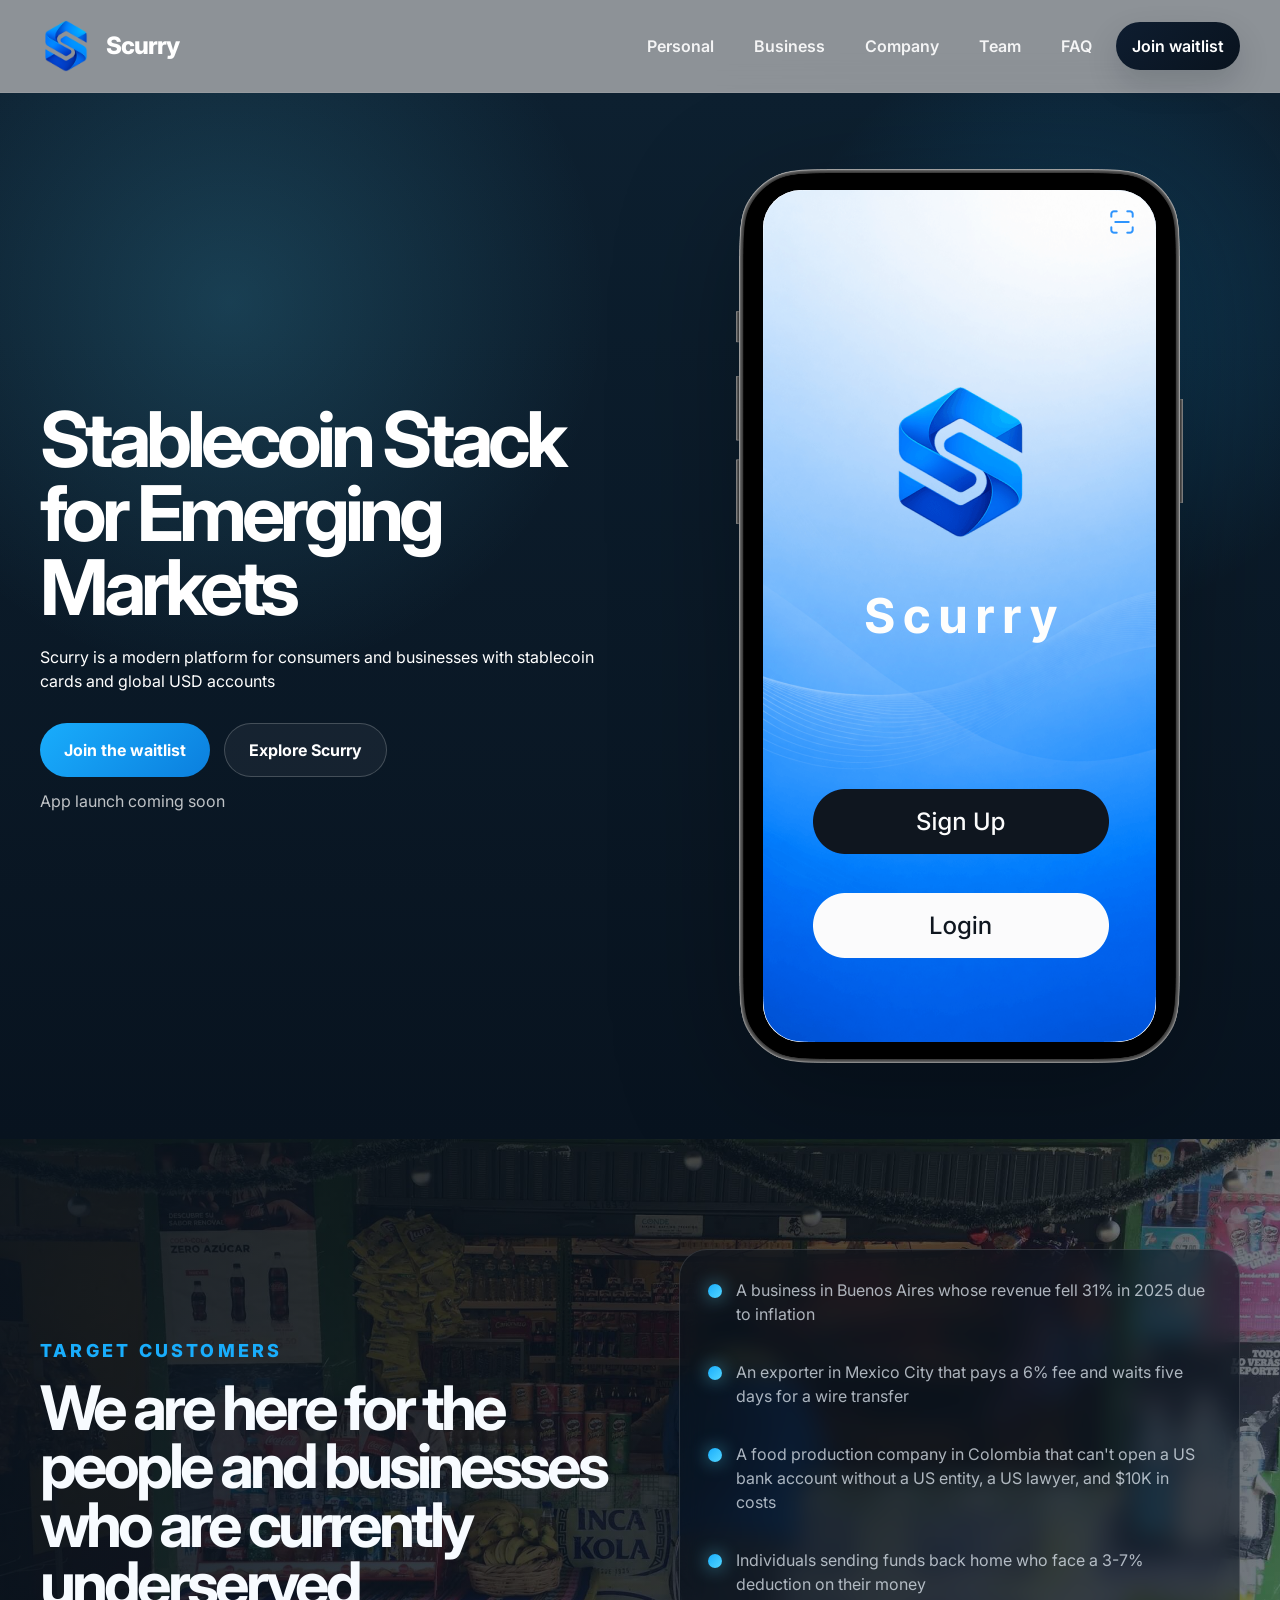
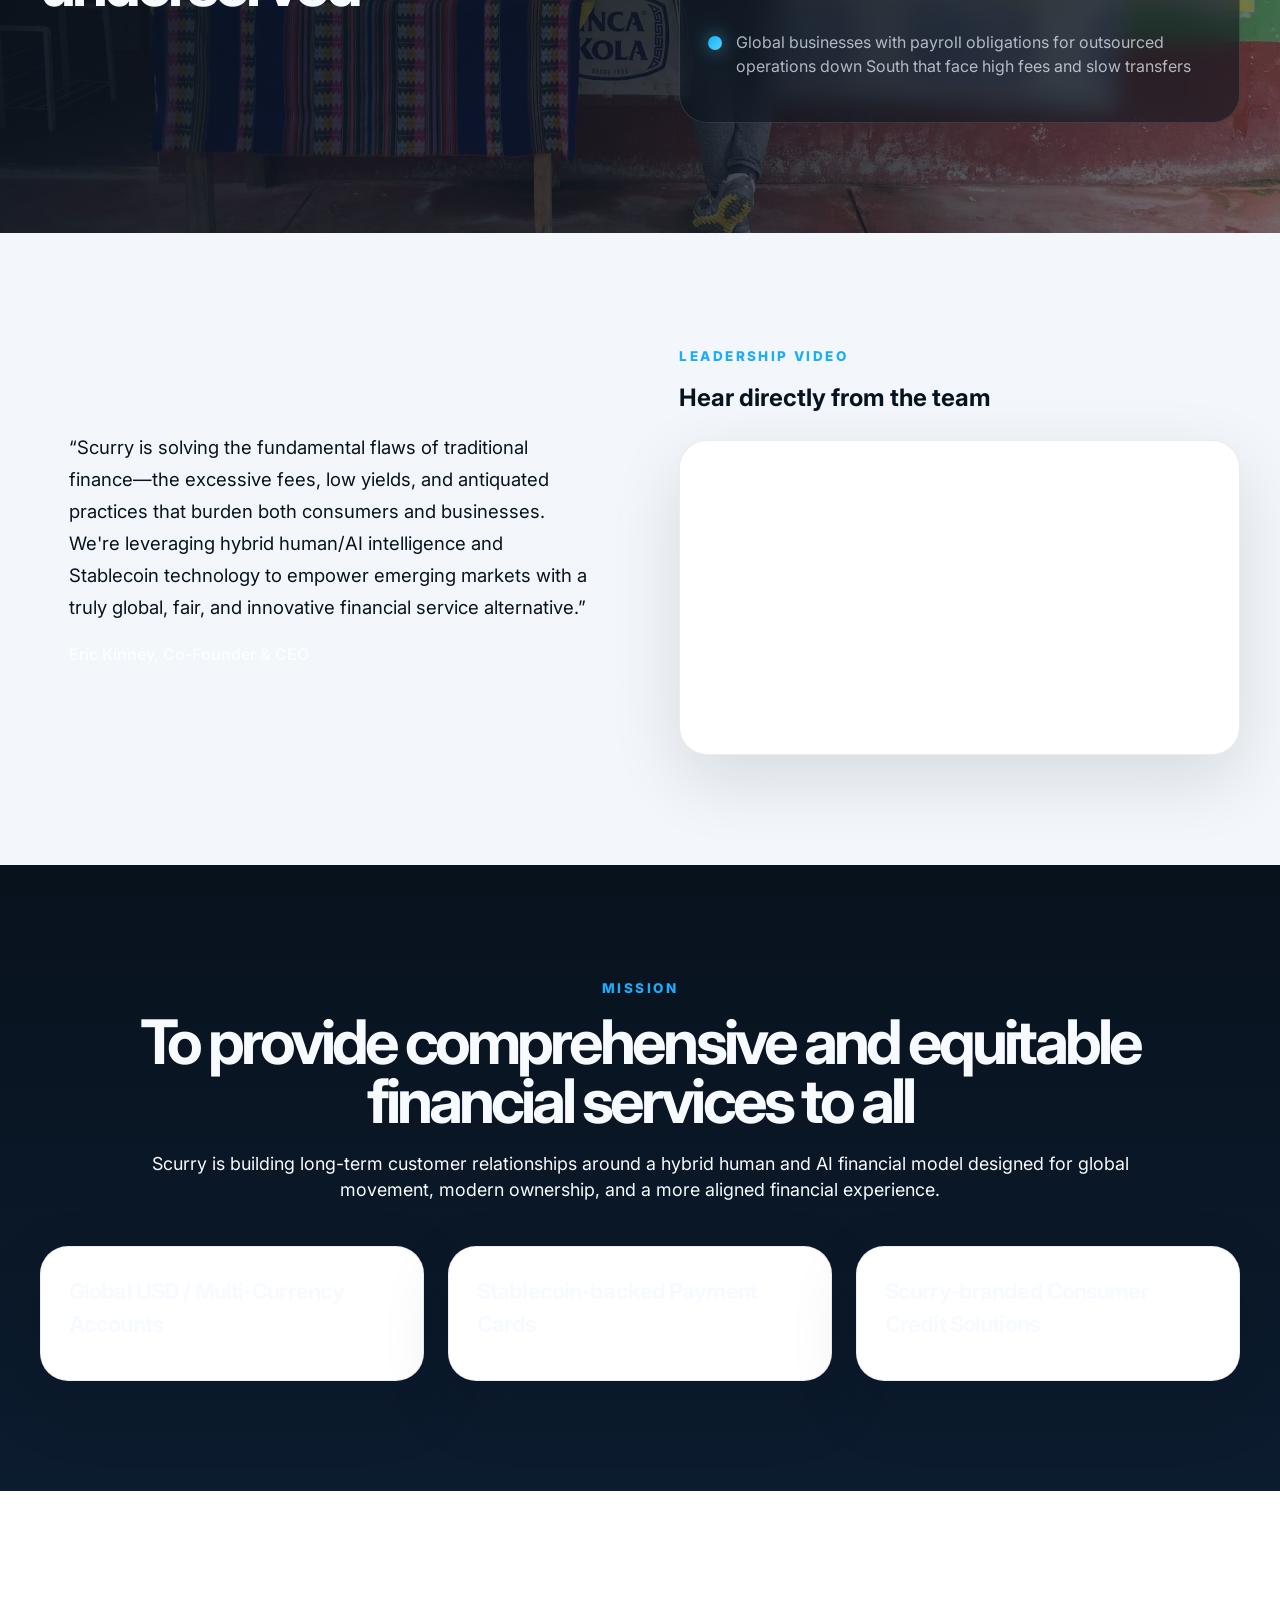
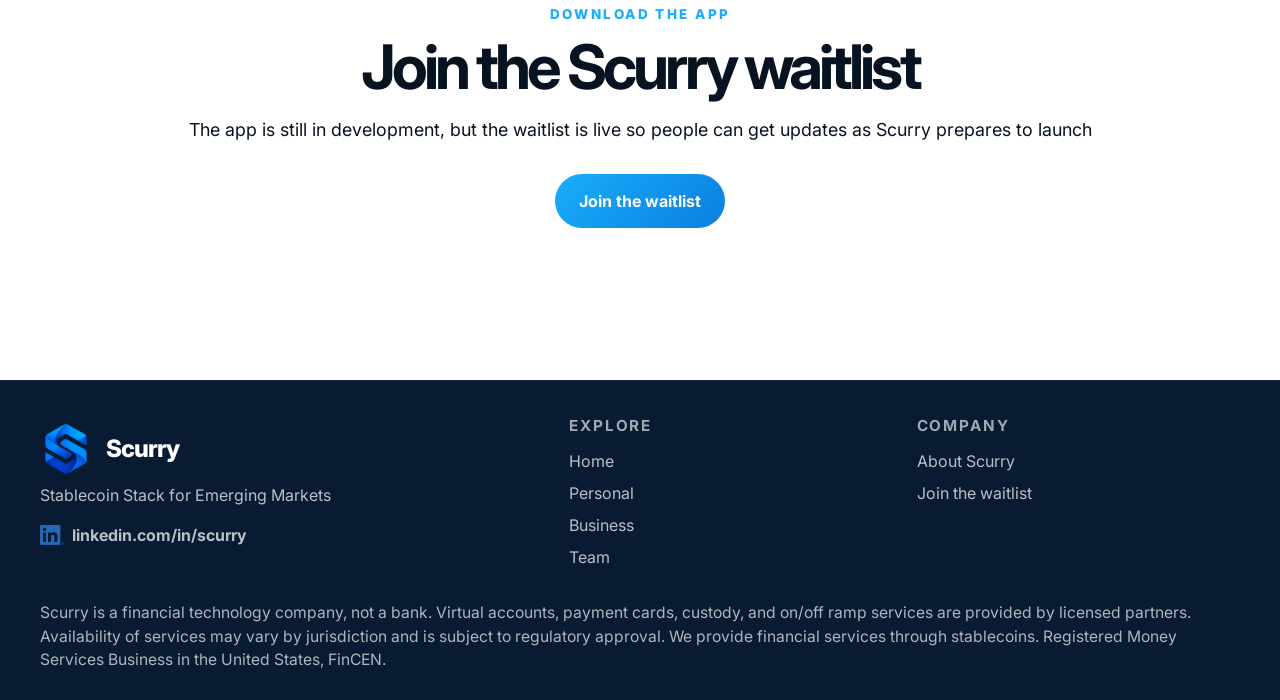
==== commit a5416797: "changed section order" ====
--- a/index.html
+++ b/index.html
@@ -99,20 +99,6 @@
         </div>
       </section>
 
-      <section id="ecosystem" class="section section-light">
-        <div class="container center-stack reveal">
-          <p class="eyebrow">Mission</p>
-          <h2>To provide comprehensive and equitable financial services to all</h2>
-          <p class="section-intro">Scurry is building long-term customer relationships around a hybrid human and AI financial model designed for global movement, modern ownership, and a more aligned financial experience.</p>
-        </div>
-      <div class="container feature-grid three-up">
-        <article class="feature-card reveal"><h3>Global USD / Multi-Currency Accounts</h3></article>
-        <article class="feature-card reveal delay-1"><h3>Stablecoin-backed Payment Cards</h3></article>
-        <article class="feature-card reveal delay-1"><h3>Scurry-branded Consumer Credit Solutions</h3></article>
-      </div>
-
-      </section>
-
     <section class="section section-dark image-section target-image-section">
       <div class="container split-grid">
         <div class="reveal split-copy">
@@ -129,7 +115,7 @@
       </div>
     </section>
 
-      <section class="section section-dark">
+      <section class="section section-light">
         <div class="container split-grid align-center">
           <div class="quote-block reveal">
             <blockquote>“Scurry is solving the fundamental flaws of traditional finance—the excessive fees, low yields, and antiquated practices that burden both consumers and businesses. We're leveraging hybrid human/AI intelligence and Stablecoin technology to empower emerging markets with a truly global, fair, and innovative financial service alternative.”</blockquote>
@@ -143,6 +129,19 @@
             </div>
           </div>
         </div>
+      </section>
+
+      <section id="ecosystem" class="section section-dark">
+        <div class="container center-stack reveal">
+          <p class="eyebrow">Mission</p>
+          <h2>To provide comprehensive and equitable financial services to all</h2>
+          <p class="section-intro">Scurry is building long-term customer relationships around a hybrid human and AI financial model designed for global movement, modern ownership, and a more aligned financial experience.</p>
+        </div>
+      <div class="container feature-grid three-up">
+        <article class="feature-card reveal"><h3>Global USD / Multi-Currency Accounts</h3></article>
+        <article class="feature-card reveal delay-1"><h3>Stablecoin-backed Payment Cards</h3></article>
+        <article class="feature-card reveal delay-1"><h3>Scurry-branded Consumer Credit Solutions</h3></article>
+      </div>
       </section>
 
       <section class="section section-white">
--- a/styles.css
+++ b/styles.css
@@ -1507,6 +1507,7 @@
 }
 
 .faq-item {
+  scroll-margin-top: 180px;
   margin-bottom: 10px;
   border: 1px solid var(--line);
   border-radius: 14px;
@@ -1517,11 +1518,9 @@
 
 .faq-item summary {
   min-height: 64px;
-  display: grid;
-  grid-template-columns: 1fr auto auto;
-  align-items: center;
-  gap: 16px;
-  padding: 18px 22px;
+  display: block;
+  position: relative;
+  padding: 18px 58px 18px 22px;
   cursor: pointer;
   color: var(--text);
   font-weight: 800;
@@ -1534,18 +1533,24 @@
 
 .faq-item summary::after {
   content: '⌄';
+  position: absolute;
+  top: 50%;
+  right: 22px;
   color: #8292a6;
   font-size: 1.3rem;
   line-height: 1;
   transition: transform 0.24s ease;
+  transform: translateY(-50%);
 }
 
 .faq-item[open] summary::after {
-  transform: rotate(180deg);
+  transform: translateY(-50%) rotate(180deg);
 }
 
 .faq-status {
-  justify-self: end;
+  display: inline-block;
+  margin-left: 10px;
+  vertical-align: middle;
   padding: 7px 12px;
   border-radius: 999px;
   background: rgba(25, 173, 252, 0.10);
@@ -1581,7 +1586,15 @@
   margin-bottom: 10px;
 }
 
+.faq-highlight {
+  background: #fff176;
+  color: inherit;
+  padding: 0 2px;
+  border-radius: 3px;
+}
+
 .faq-no-results {
+  scroll-margin-top: 180px;
   padding: 30px;
   border-radius: var(--radius-sm);
   background: var(--surface-soft);
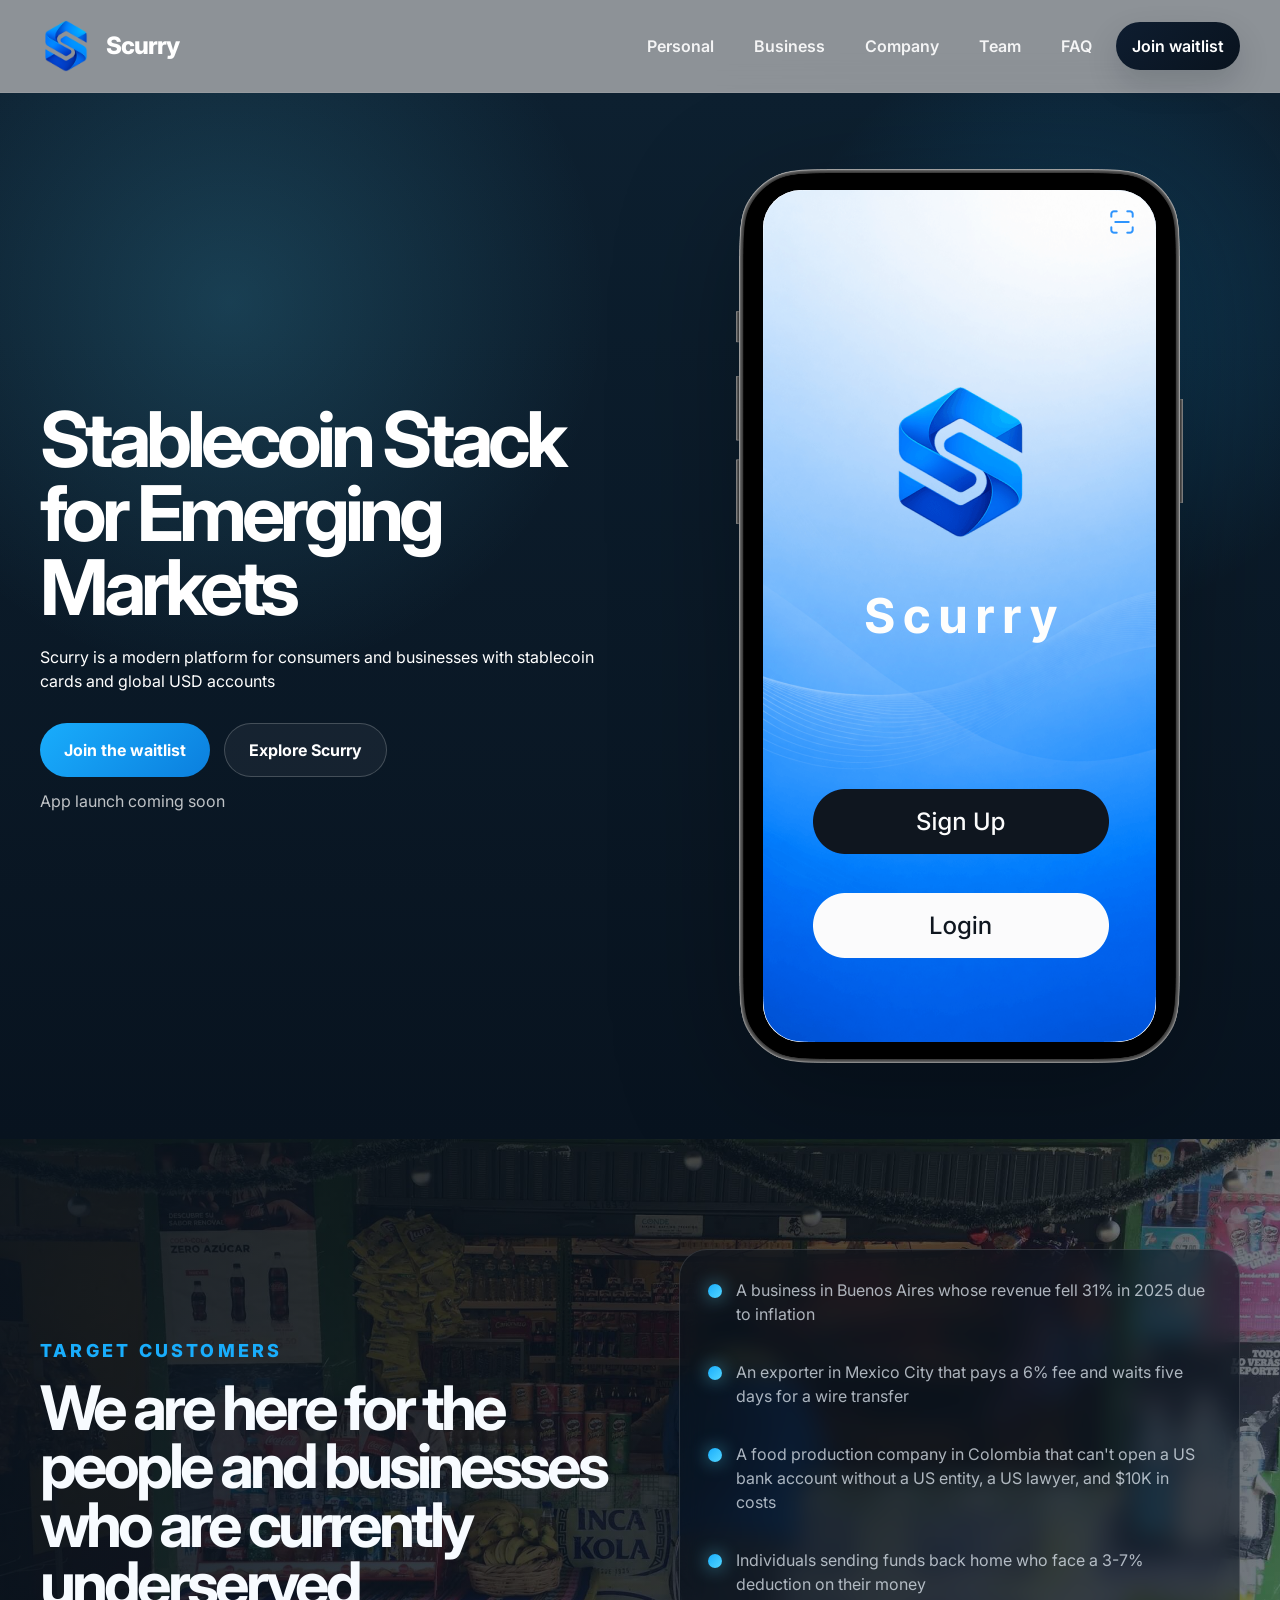
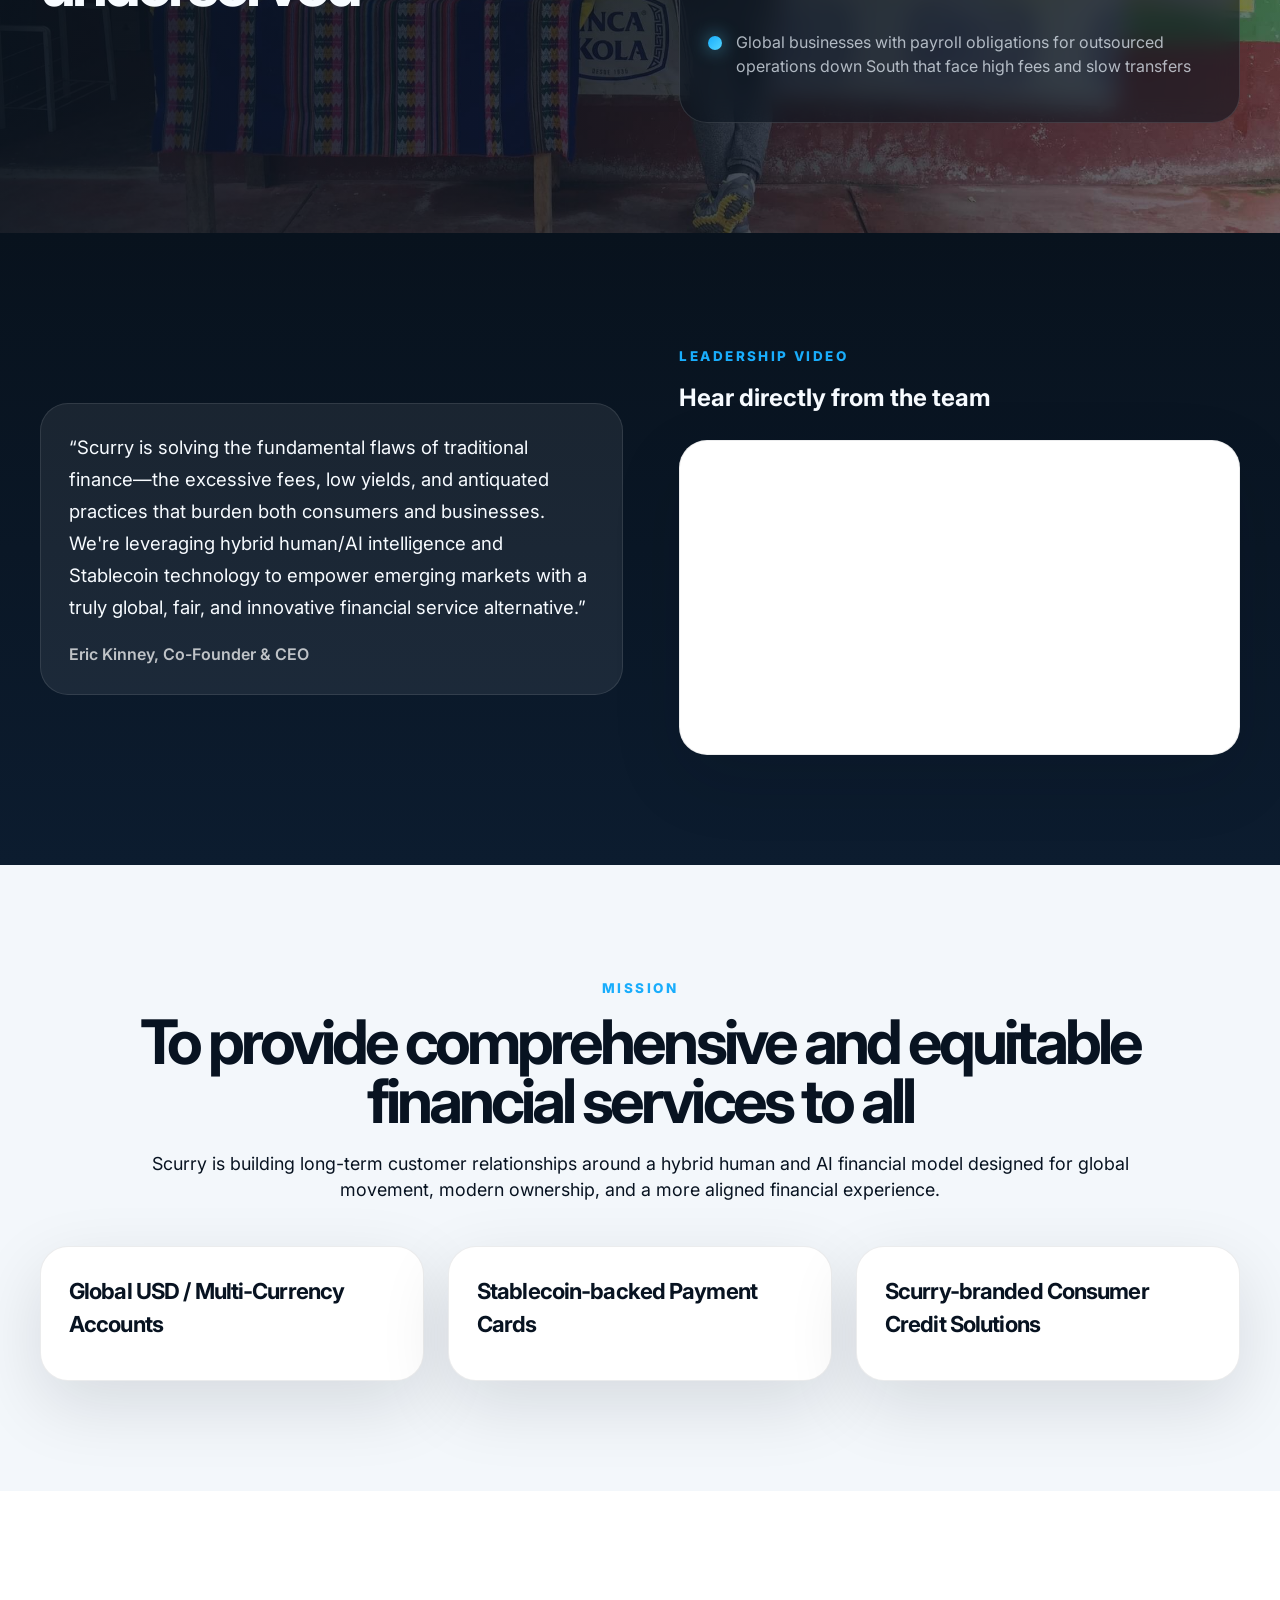
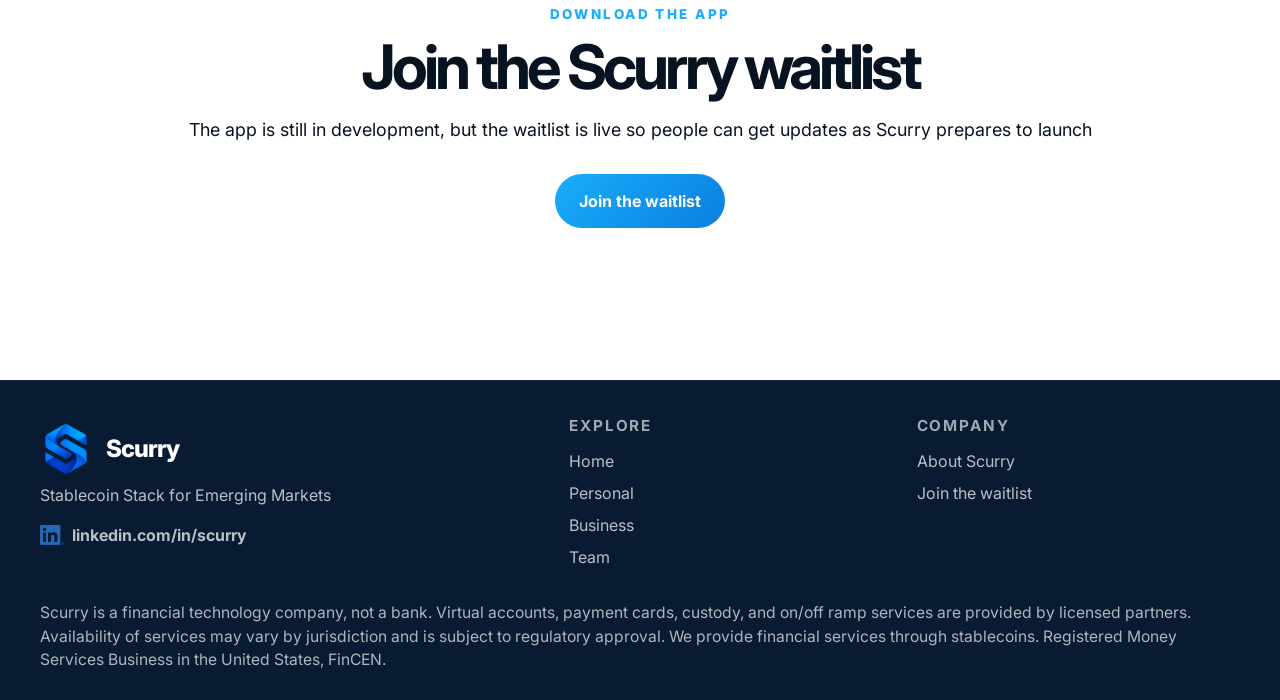
==== commit f1532e11: "changed section order" ====
--- a/index.html
+++ b/index.html
@@ -115,7 +115,7 @@
       </div>
     </section>
 
-      <section class="section section-light">
+      <section class="section section-dark">
         <div class="container split-grid align-center">
           <div class="quote-block reveal">
             <blockquote>“Scurry is solving the fundamental flaws of traditional finance—the excessive fees, low yields, and antiquated practices that burden both consumers and businesses. We're leveraging hybrid human/AI intelligence and Stablecoin technology to empower emerging markets with a truly global, fair, and innovative financial service alternative.”</blockquote>
@@ -131,7 +131,7 @@
         </div>
       </section>
 
-      <section id="ecosystem" class="section section-dark">
+      <section id="ecosystem" class="section section-light">
         <div class="container center-stack reveal">
           <p class="eyebrow">Mission</p>
           <h2>To provide comprehensive and equitable financial services to all</h2>
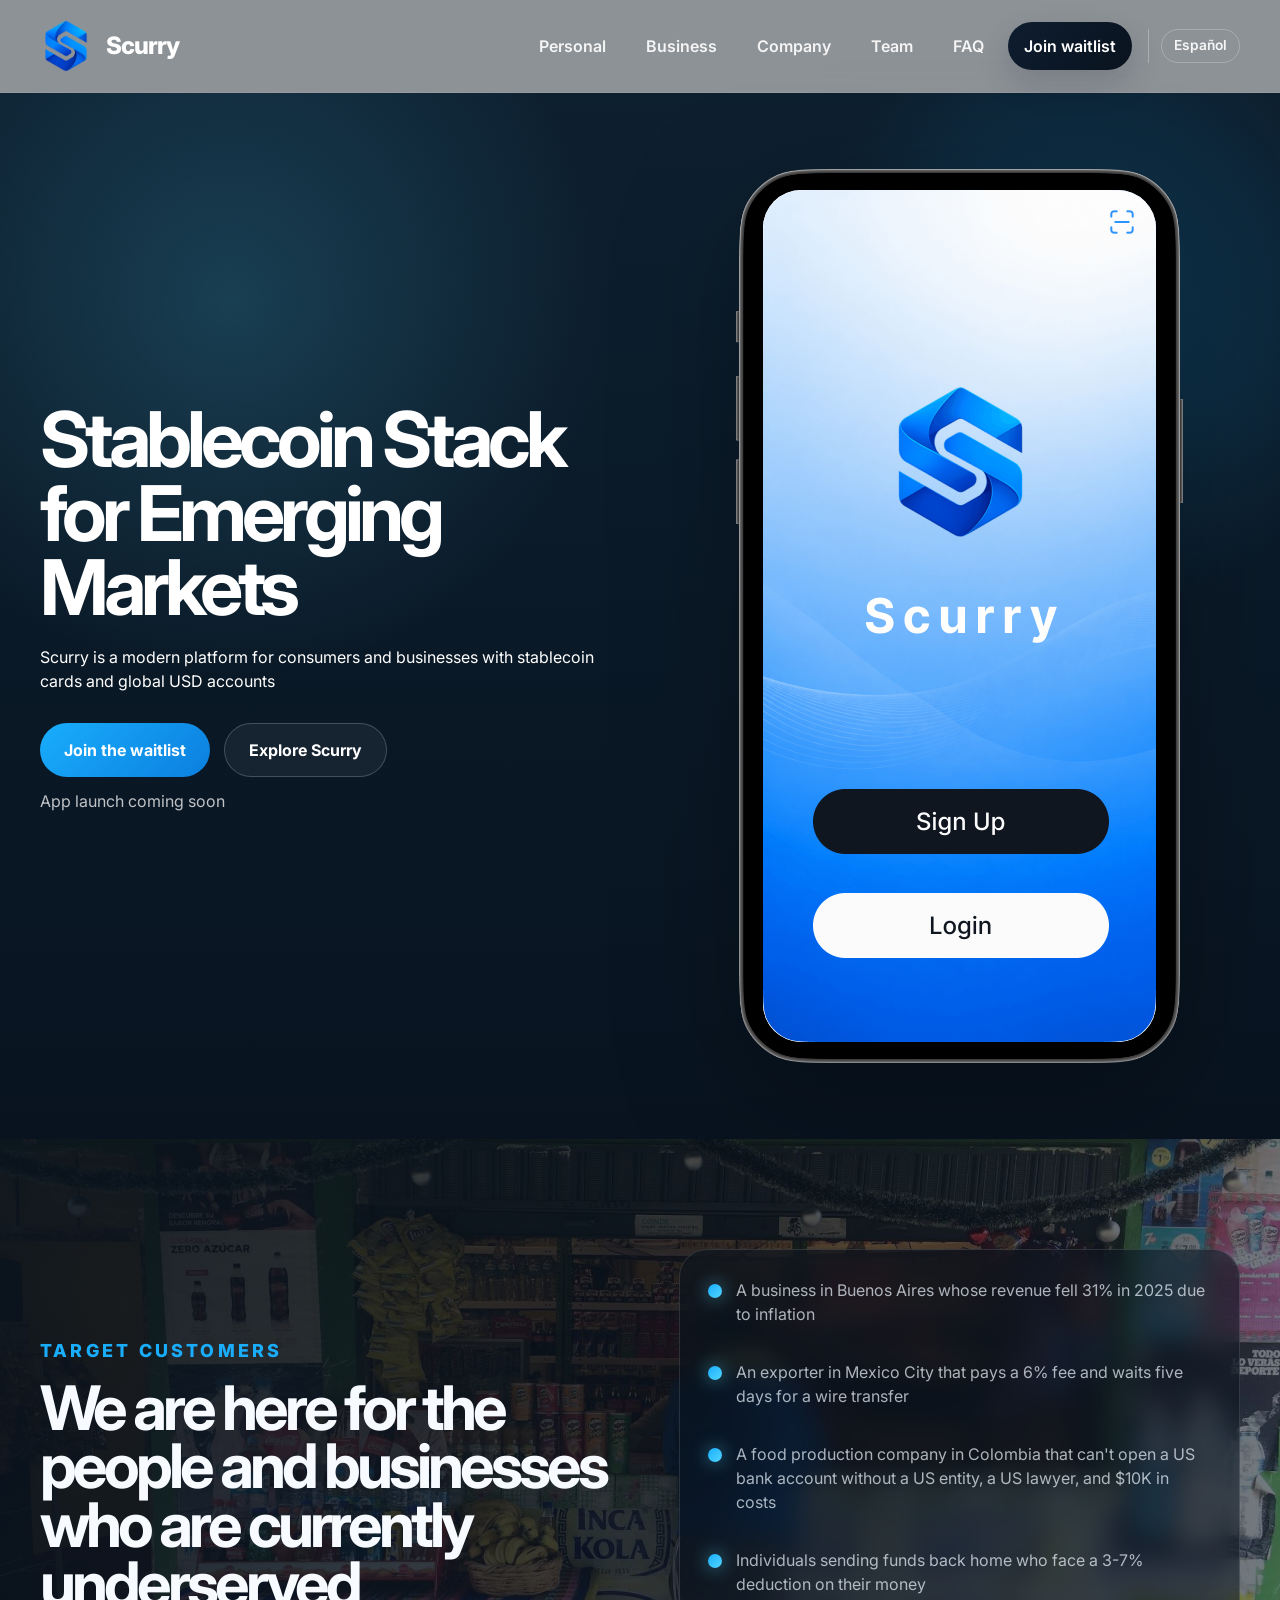
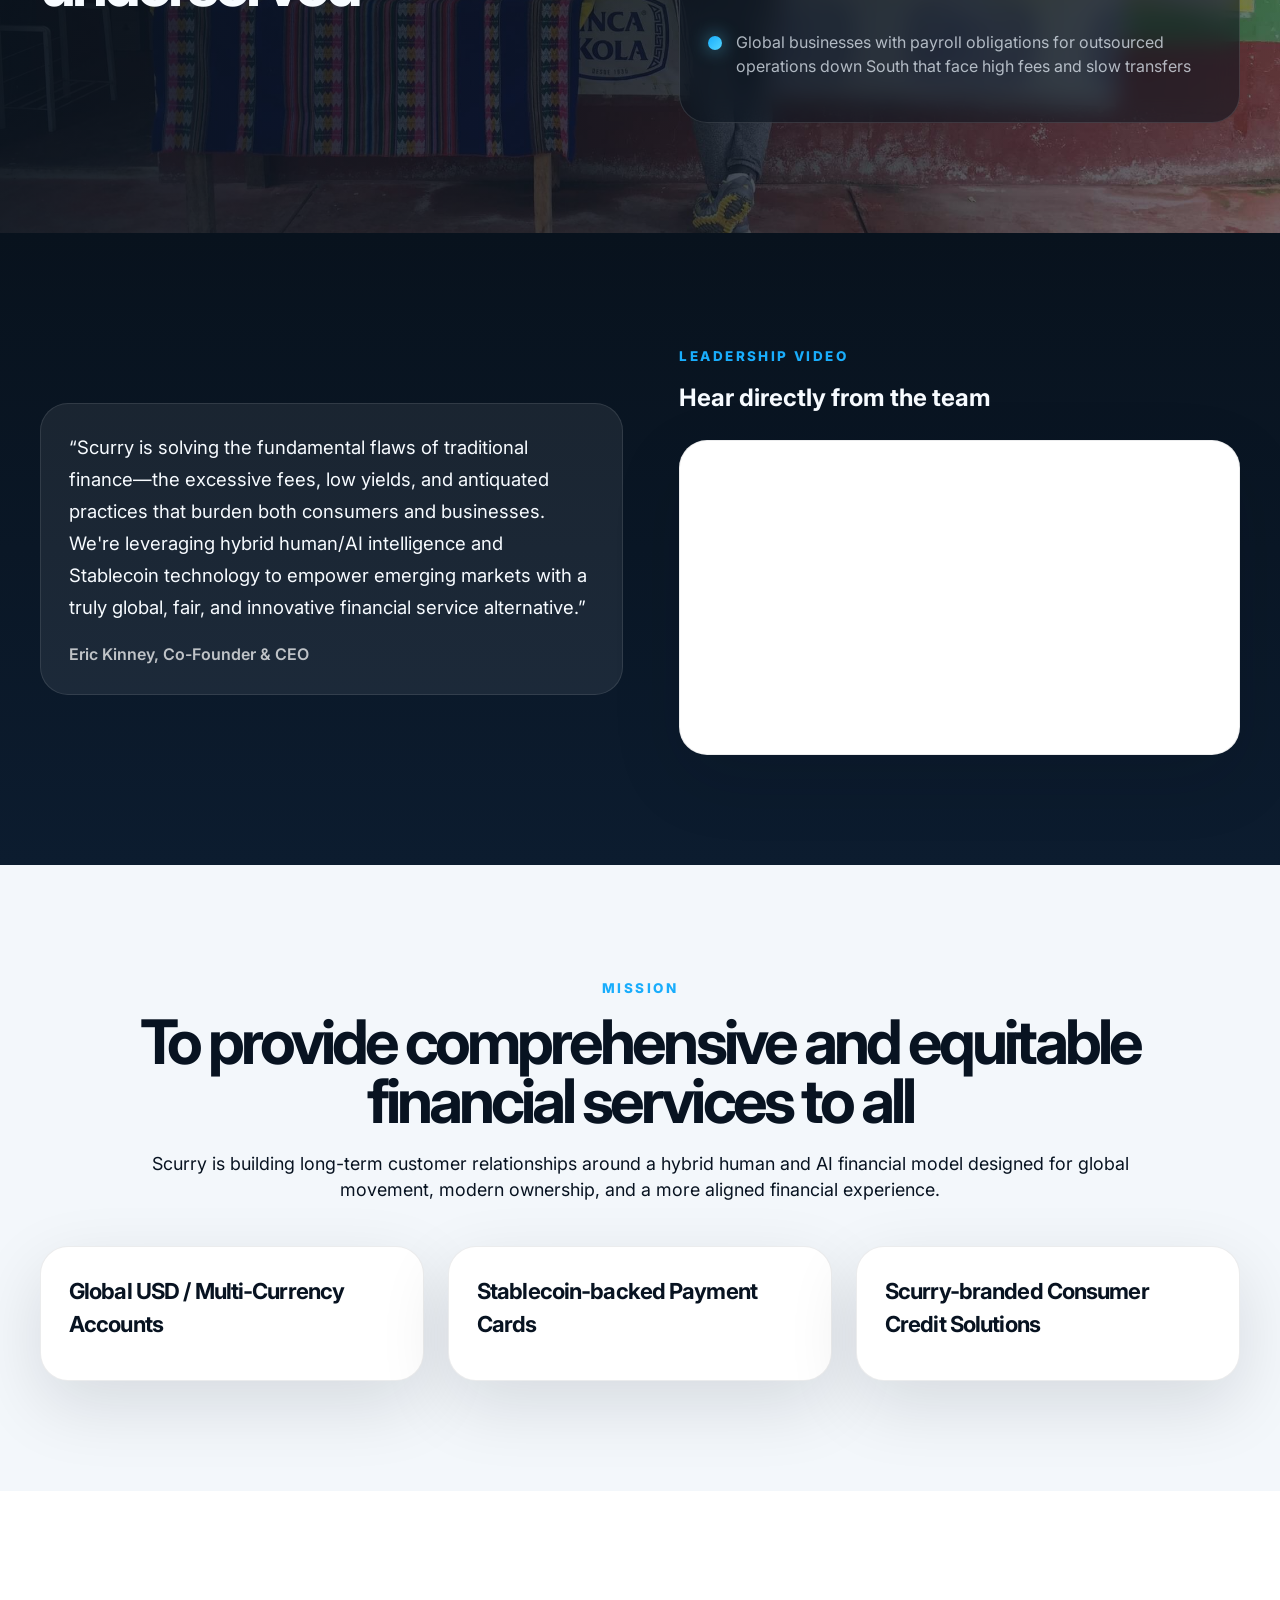
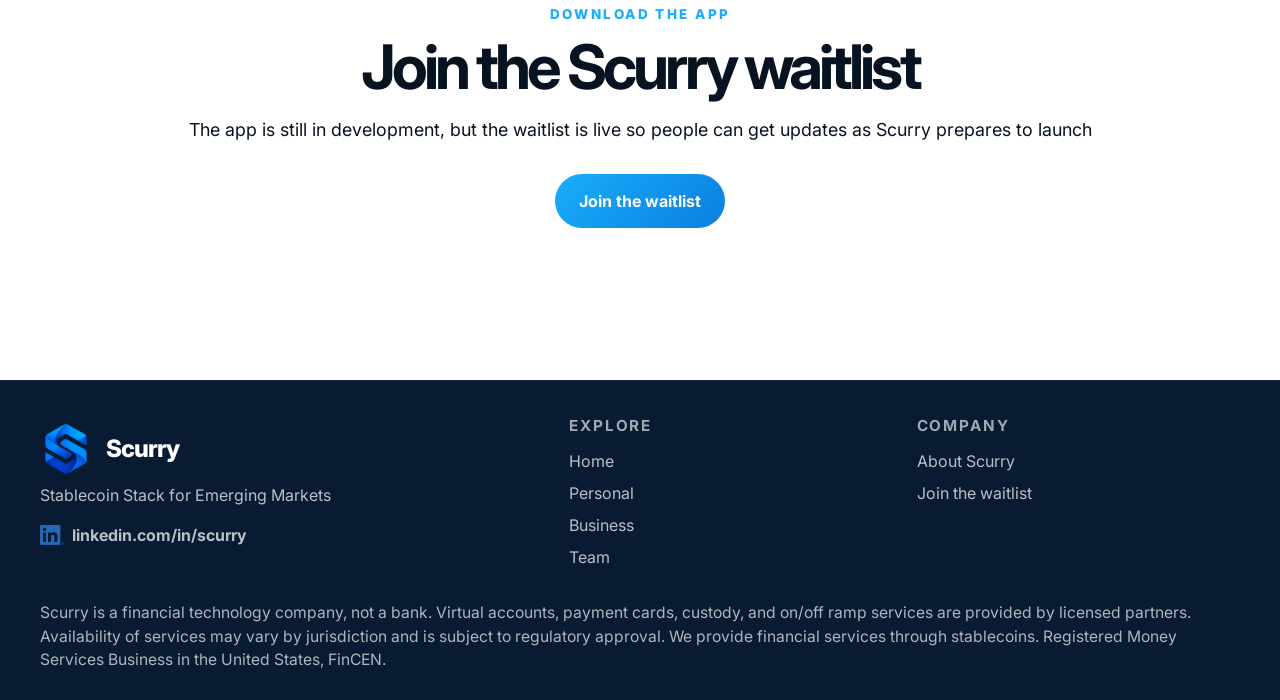
==== commit 05fc2cf7: "i18n" ====
--- a/index.html
+++ b/index.html
@@ -1,5 +1,5 @@
 <!DOCTYPE html>
-<html lang="en">
+<html lang="en-US">
 <head>
   
   <meta charset="UTF-8">
@@ -14,6 +14,11 @@
 
   <title>Scurry | Global AI Stablecoin Ecosystem</title>
   <meta name="description" content="Scurry is the digital asset and fiat platform for emerging markets, built to store, earn, own, invest, move, and spend multiple currencies and stablecoins.">
+  <link rel="alternate" hreflang="en-US" href="index.html">
+  <link rel="alternate" hreflang="es-MX" href="es_MX/index.html">
+  <link rel="alternate" hreflang="x-default" href="index.html">
+  <meta property="og:locale" content="en_US">
+  <meta property="og:locale:alternate" content="es_MX">
 </head>
 <body>
   <div class="site-shell">
@@ -32,6 +37,7 @@
         <a href="team.html">Team</a>
         <a href="faq.html">FAQ</a>
         <a href="coming-soon.html" class="nav-cta">Join waitlist</a>
+      <div class="language-switcher" aria-label="Language options"><a href="es_MX/index.html" hreflang="es-MX" lang="es-MX">Español</a></div>
       </nav>
     </div>
   </header>
@@ -119,7 +125,7 @@
         <div class="container split-grid align-center">
           <div class="quote-block reveal">
             <blockquote>“Scurry is solving the fundamental flaws of traditional finance—the excessive fees, low yields, and antiquated practices that burden both consumers and businesses. We're leveraging hybrid human/AI intelligence and Stablecoin technology to empower emerging markets with a truly global, fair, and innovative financial service alternative.”</blockquote>
-            <cite>Eric Kinney, Co-Founder &amp; CEO</cite>
+            <cite>Eric Kinney, Co-Founder & CEO</cite>
           </div>
           <div class="reveal delay-1">
             <p class="eyebrow accent">Leadership video</p>
@@ -142,7 +148,8 @@
         <article class="feature-card reveal delay-1"><h3>Stablecoin-backed Payment Cards</h3></article>
         <article class="feature-card reveal delay-1"><h3>Scurry-branded Consumer Credit Solutions</h3></article>
       </div>
-      </section>
+
+      </section>      
 
       <section class="section section-white">
         <div class="container section-heading reveal">
--- a/styles.css
+++ b/styles.css
@@ -208,6 +208,43 @@
   color: #fff !important;
 }
 
+.language-switcher {
+  display: inline-flex;
+  align-items: center;
+  gap: 6px;
+  margin-left: 8px;
+  padding-left: 12px;
+  border-left: 1px solid currentColor;
+}
+
+.glass-nav .language-switcher {
+  color: rgba(255, 255, 255, 0.28);
+}
+
+.solid-nav .language-switcher {
+  color: rgba(8, 19, 33, 0.16);
+}
+
+.site-nav .language-switcher a {
+  min-width: 44px;
+  padding: 9px 12px;
+  border: 1px solid currentColor;
+  border-radius: 999px;
+  font-size: 0.86rem;
+  line-height: 1;
+  text-align: center;
+}
+
+.glass-nav .site-nav .language-switcher a {
+  color: rgba(255, 255, 255, 0.92);
+  border-color: rgba(255, 255, 255, 0.24);
+}
+
+.solid-nav .site-nav .language-switcher a {
+  color: var(--text);
+  border-color: var(--line);
+}
+
 /* Hero */
 .hero-home {
   min-height: min(720px, calc(100vh - var(--nav)));
@@ -1089,6 +1126,18 @@
     text-align: center;
   }
 
+  .language-switcher {
+    justify-content: center;
+    margin: 8px 0 0;
+    padding: 12px 0 0;
+    border-left: 0;
+    border-top: 1px solid currentColor;
+  }
+
+  .site-nav .language-switcher a {
+    width: 100%;
+  }
+
   .hero-copy h1,
   .page-hero h1,
   .section-heading h2,
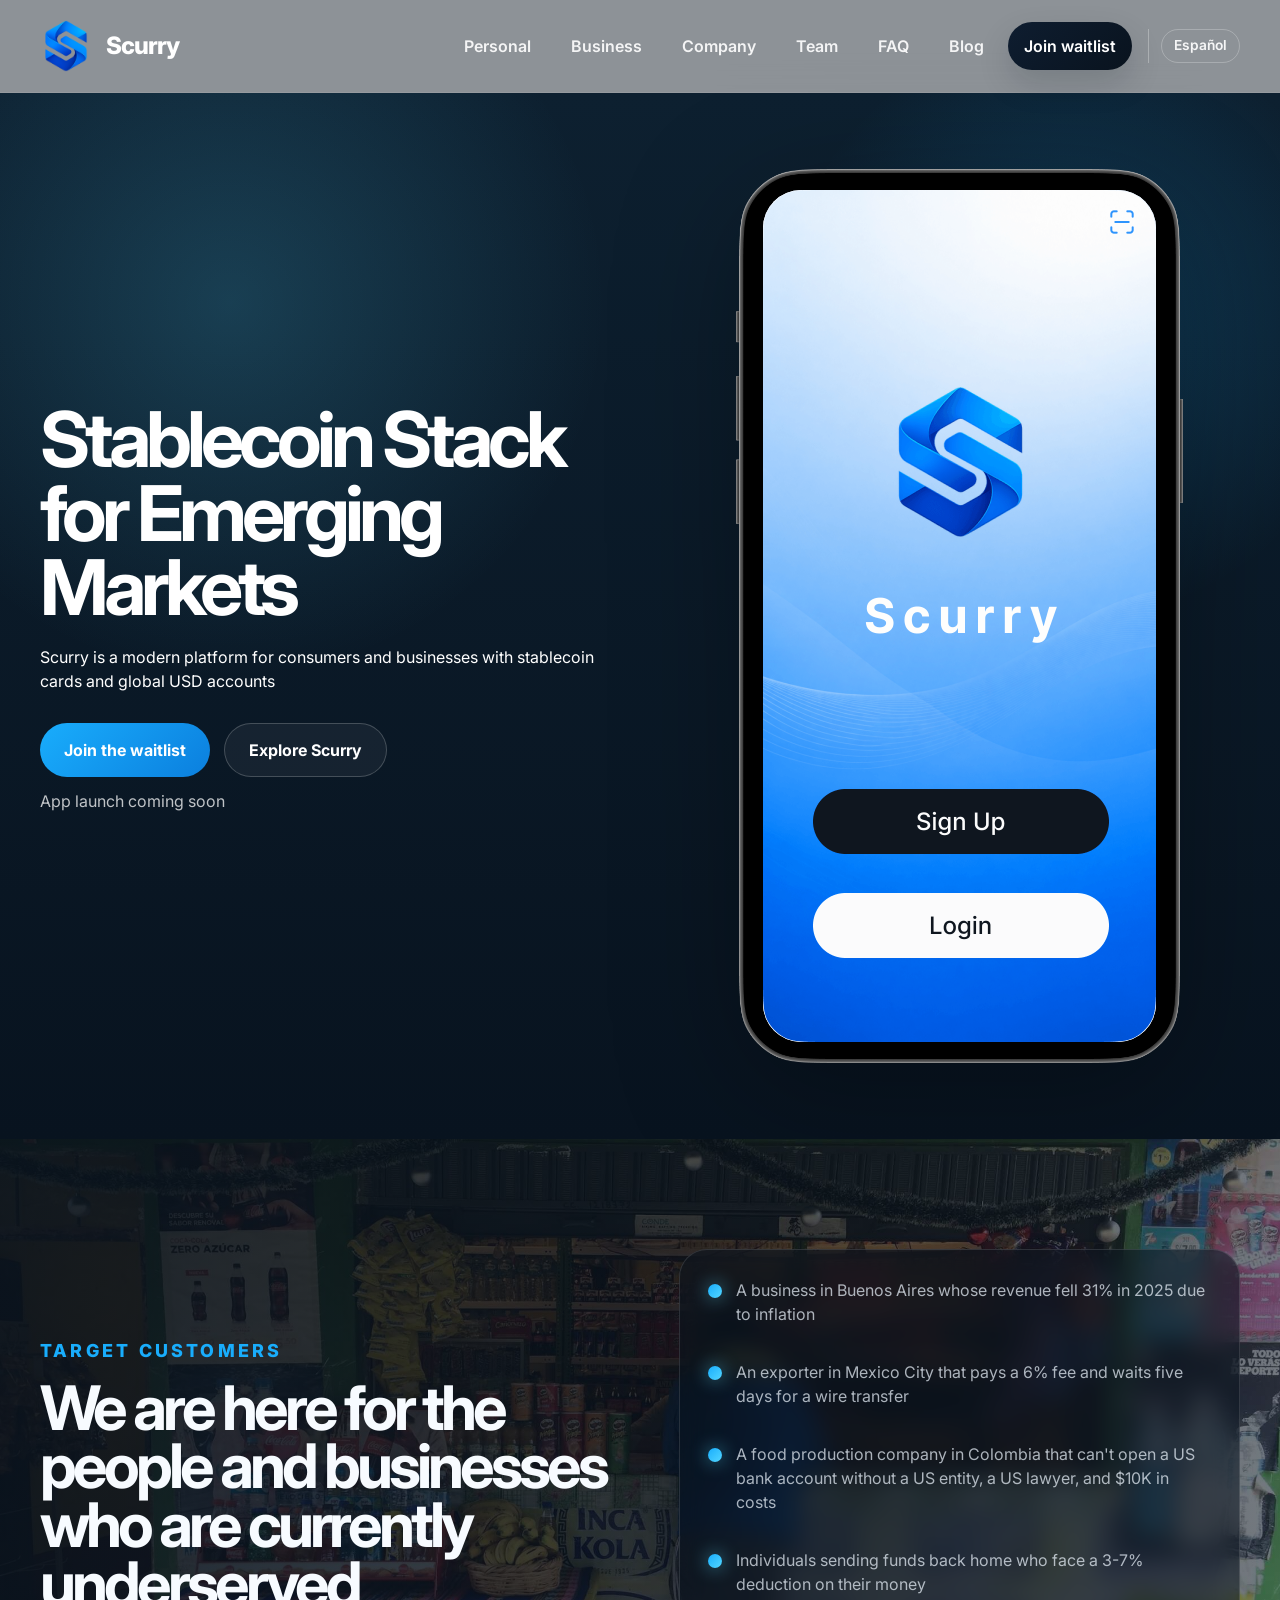
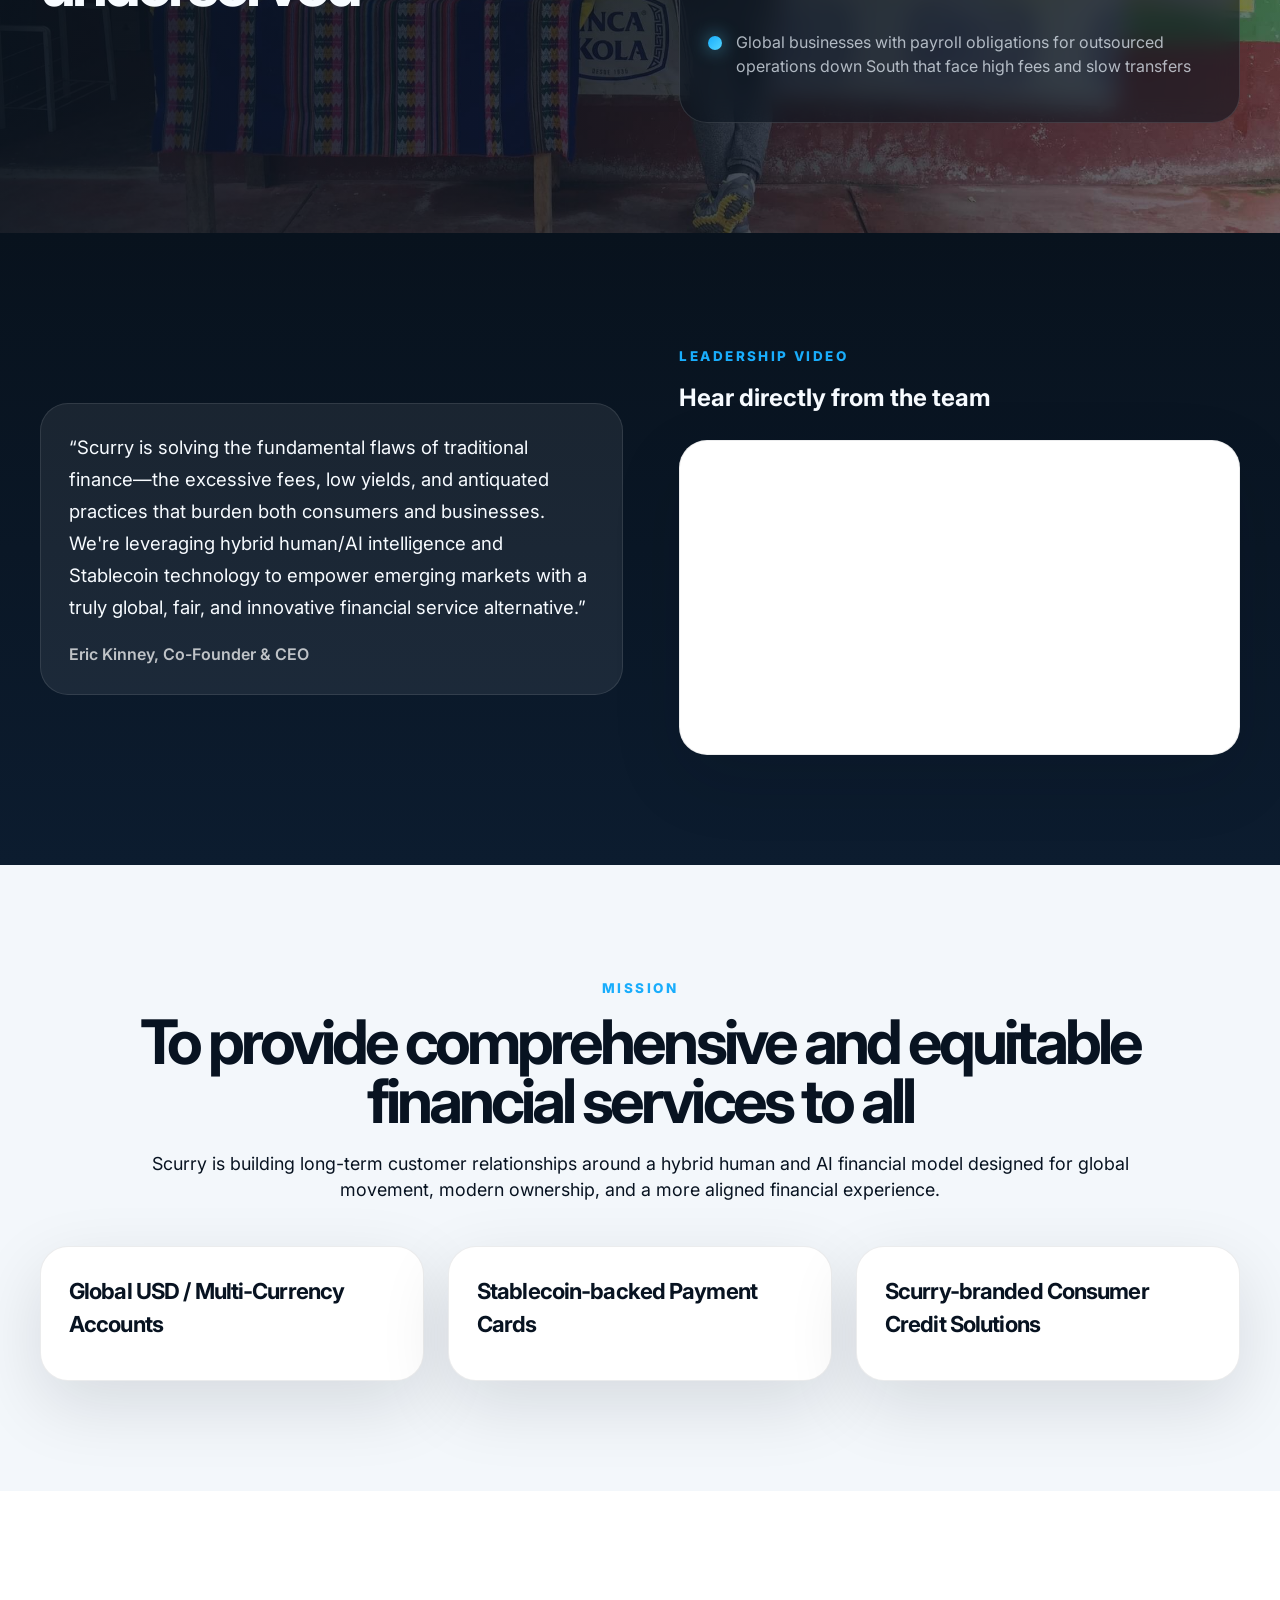
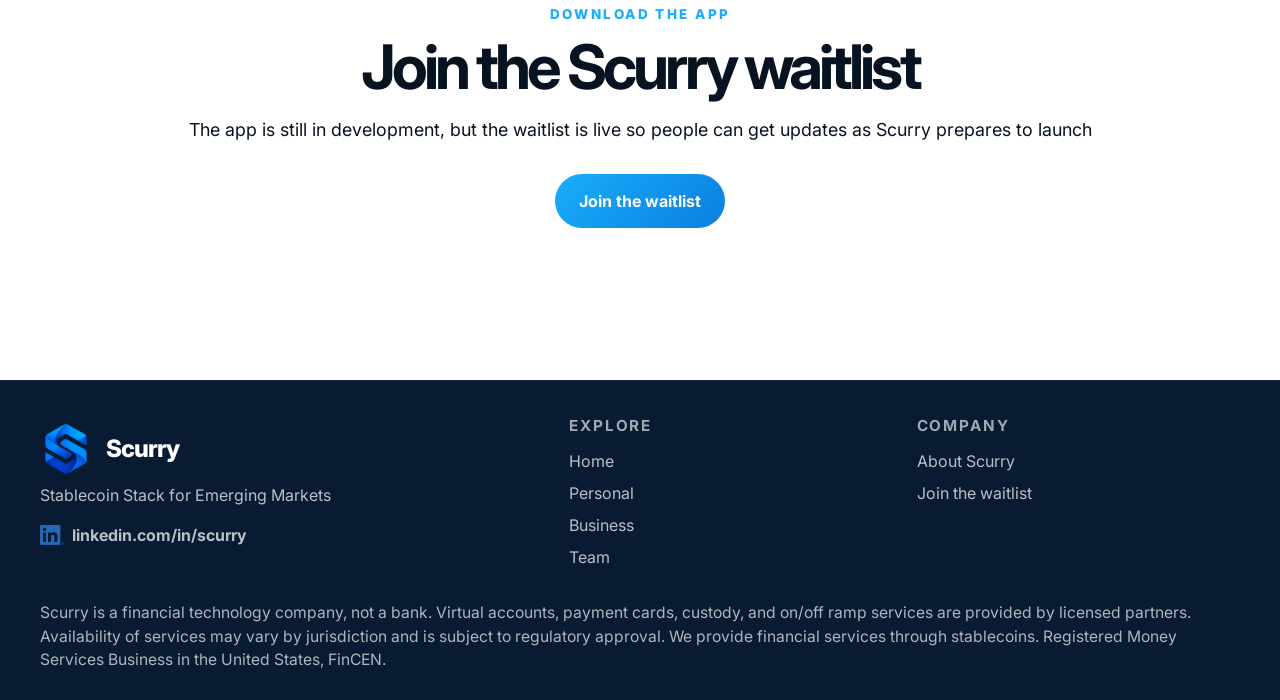
==== commit 83b4a564: "added blog page" ====
--- a/index.html
+++ b/index.html
@@ -36,6 +36,7 @@
         <a href="about.html">Company</a>
         <a href="team.html">Team</a>
         <a href="faq.html">FAQ</a>
+        <a href="blog.html">Blog</a>
         <a href="coming-soon.html" class="nav-cta">Join waitlist</a>
       <div class="language-switcher" aria-label="Language options"><a href="es_MX/index.html" hreflang="es-MX" lang="es-MX">Español</a></div>
       </nav>
--- a/styles.css
+++ b/styles.css
@@ -1400,6 +1400,134 @@
     width: min(250px, 82vw);
   }
 }
+
+/* Blog page */
+.blog-section {
+  padding-top: 76px;
+}
+
+.blog-list {
+  display: grid;
+  gap: 28px;
+  max-width: 900px;
+}
+
+.blog-entry {
+  padding: 34px;
+  border: 1px solid var(--line);
+  border-radius: var(--radius-sm);
+  background: #fff;
+  box-shadow: 0 18px 48px rgba(4, 15, 26, 0.08);
+}
+
+.blog-entry-header {
+  margin-bottom: 18px;
+}
+
+.blog-meta {
+  margin-bottom: 10px;
+  color: var(--muted);
+  font-size: 0.92rem;
+  font-weight: 700;
+}
+
+.blog-entry h2 {
+  margin-bottom: 0;
+  font-size: clamp(1.7rem, 3vw, 2.4rem);
+  line-height: 1.08;
+  letter-spacing: -0.045em;
+}
+
+.blog-body {
+  color: var(--muted);
+  font-size: 1.03rem;
+}
+
+.blog-body h3 {
+  margin: 30px 0 12px;
+  color: var(--text);
+  font-size: clamp(1.25rem, 2vw, 1.6rem);
+  line-height: 1.15;
+  letter-spacing: -0.035em;
+}
+
+.blog-body p,
+.blog-body ul,
+.blog-body blockquote {
+  margin-bottom: 18px;
+}
+
+.blog-body blockquote {
+  margin-left: 0;
+  padding: 18px 20px;
+  border-left: 4px solid var(--accent);
+  border-radius: 0 12px 12px 0;
+  background: var(--surface-soft);
+  color: var(--text);
+  font-weight: 800;
+}
+
+.blog-body ul {
+  padding-left: 22px;
+}
+
+.blog-body li {
+  margin-bottom: 8px;
+}
+
+.blog-toggle {
+  display: inline-flex;
+  align-items: center;
+  margin-top: 4px;
+  border: 0;
+  border-bottom: 1px solid rgba(25, 173, 252, 0.4);
+  background: transparent;
+  color: var(--accent-deep);
+  cursor: pointer;
+  font: inherit;
+  font-weight: 800;
+  padding: 0 0 3px;
+}
+
+.blog-toggle:hover,
+.blog-toggle:focus-visible {
+  color: #075ba4;
+}
+
+/* Blog hero image */
+.blog-hero-image {
+  position: relative;
+  overflow: hidden;
+  color: #fff;
+  background:
+    linear-gradient(
+      90deg,
+      rgba(8, 18, 29, 0.88) 0%,
+      rgba(8, 18, 29, 0.72) 50%,
+      rgba(8, 18, 29, 0.48) 100%
+    ),
+    url("images/brazil.jpg");
+  background-size: cover;
+  background-position: center;
+  background-repeat: no-repeat;
+}
+
+.blog-hero-image .container {
+  position: relative;
+  z-index: 1;
+}
+
+.blog-hero-image .eyebrow,
+.blog-hero-image h1 {
+  color: #fff;
+}
+
+.blog-hero-image h1 {
+  max-width: 950px;
+  margin-left: auto;
+  margin-right: auto;
+}
+
 /* FAQ page */
 .faq-hero {
   padding: 120px 0 92px;
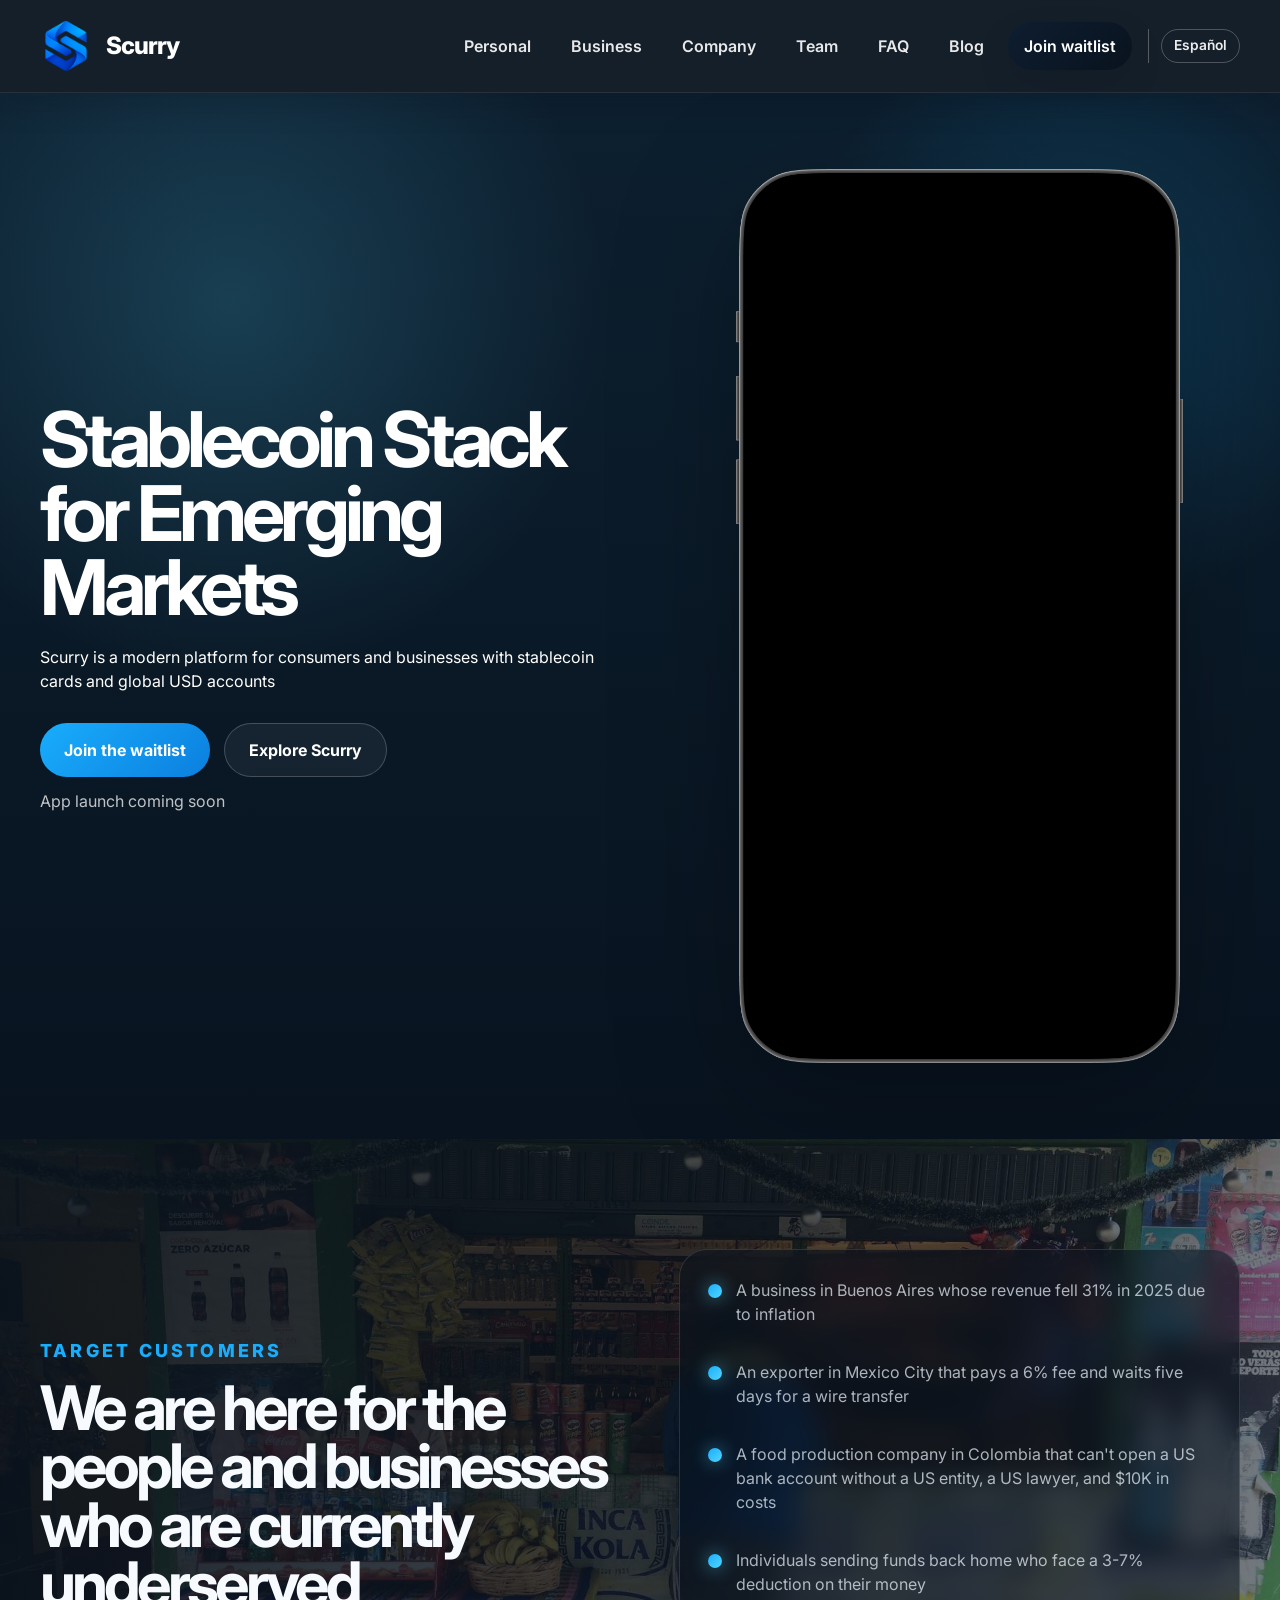
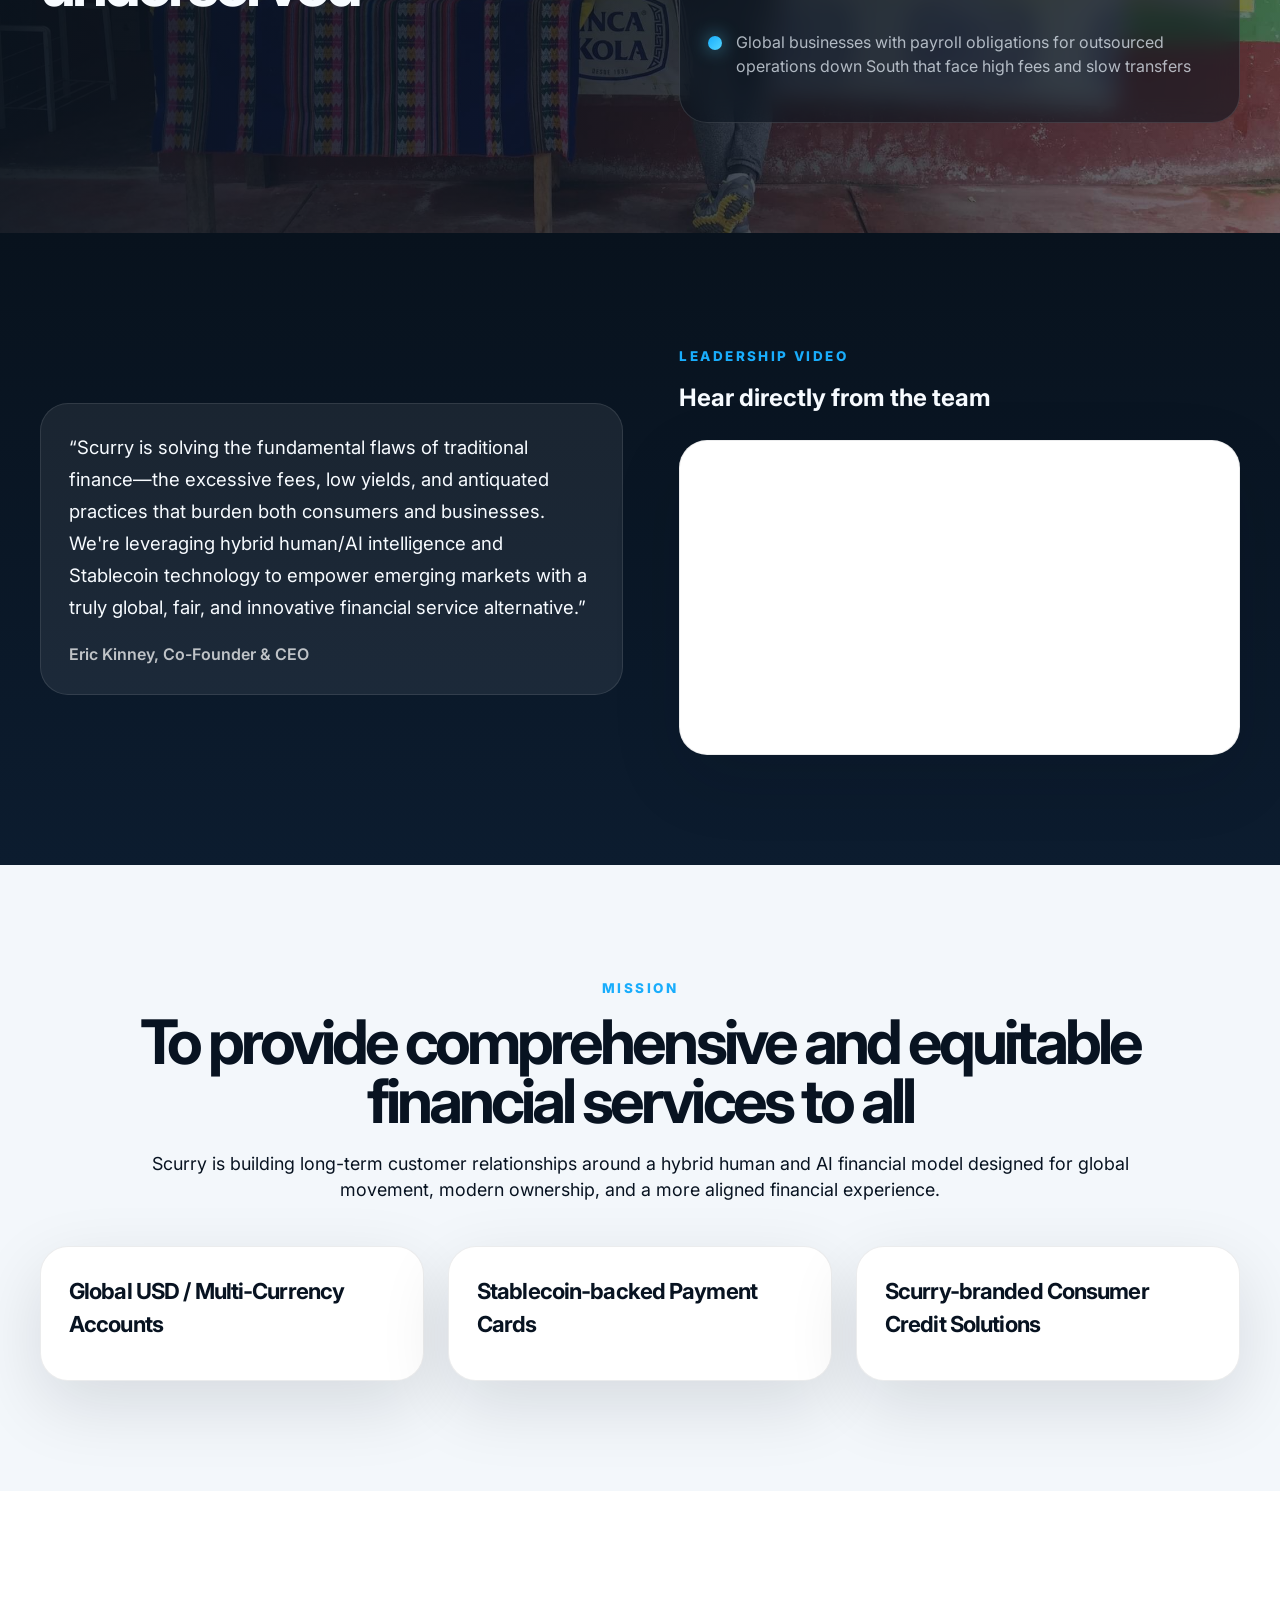
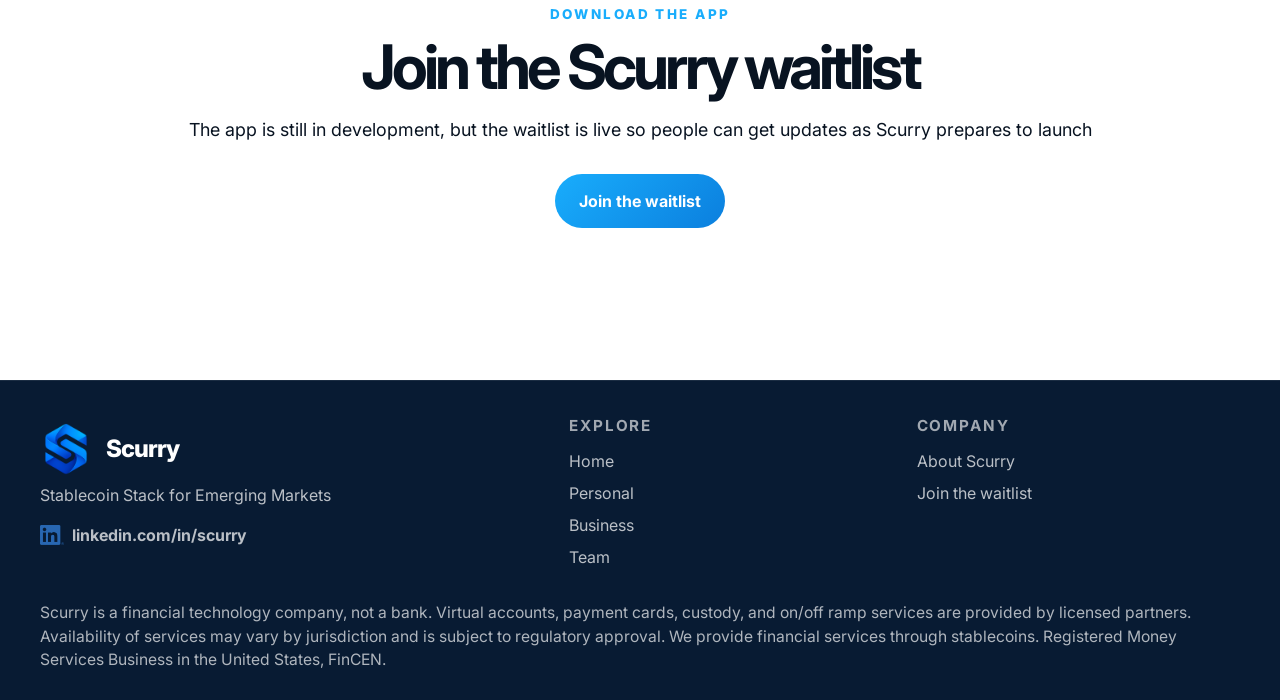
==== commit e39ae705: "video" ====
--- a/index.html
+++ b/index.html
@@ -56,49 +56,13 @@
             <p class="coming-label">App launch coming soon</p>
           </div>
           <div class="hero-visual hero-mockup reveal delay-1">
-
-            <div class="phone-demo" id="phone-demo" aria-label="Scurry app preview">
+            <div class="phone-demo">
               <img class="phone-frame" src="images/mockup/phoneLight.png" alt="">
-              
-              <div class="phone-screen-clip">
-                <div class="mockup-slide active">
-                  <img src="images/mockup/screen1.png" alt="Scurry app screen 1">
-                </div>
-              
-                <div class="mockup-slide">
-                  <img src="images/mockup/screen2.png" alt="Scurry app screen 2">
-                </div>
-              
-                <div class="mockup-slide">
-                  <img src="images/mockup/screen3.png" alt="Scurry app screen 3">
-                </div>
-              
-                <div class="mockup-slide">
-                  <img src="images/mockup/screen4.png" alt="Scurry app screen 4">
-                </div>
-              
-                <div class="mockup-slide">
-                  <img src="images/mockup/screen5.png" alt="Scurry app screen 5">
-                </div>
-              
-                <div class="mockup-slide">
-                  <img src="images/mockup/screen6.png" alt="Scurry app screen 6">
-                </div>
-              
-                <div class="mockup-slide">
-                  <img src="images/mockup/screen7.png" alt="Scurry app screen 7">
-                </div>
-              
-                <div class="mockup-slide">
-                  <img src="images/mockup/screen8.png" alt="Scurry app screen 8">
-                </div>
-              
-                <div class="mockup-slide">
-                  <img src="images/mockup/screen9.png" alt="Scurry app screen 9">
-                </div>
+              <div class="phone-video-clip">
+                <video class="hero-app-video" autoplay loop muted playsinline preload="auto" aria-label="Scurry app preview">
+                  <source src="images/scurryapp.mp4" type="video/mp4">
+                </video>
               </div>
-            
-              
             </div>
           </div>
 
--- a/styles.css
+++ b/styles.css
@@ -95,18 +95,19 @@
   position: sticky;
   top: 0;
   z-index: 100;
-  backdrop-filter: blur(16px);
-  -webkit-backdrop-filter: blur(16px);
+  isolation: isolate;
 }
 
 .glass-nav {
-  background: rgba(7, 18, 29, 0.46);
+  background: rgba(7, 18, 29, 0.94);
   border-bottom: 1px solid rgba(255, 255, 255, 0.08);
+  box-shadow: 0 10px 30px rgba(4, 15, 26, 0.18);
 }
 
 .solid-nav {
-  background: rgba(255, 255, 255, 0.9);
+  background: rgba(255, 255, 255, 0.97);
   border-bottom: 1px solid var(--line);
+  box-shadow: 0 10px 30px rgba(4, 15, 26, 0.08);
 }
 
 .nav-row {
@@ -407,22 +408,22 @@
   top: 18%;
 }
 
-/* App phone mockup */
+/* App preview video */
 .hero-mockup {
   min-height: 620px;
   display: grid;
   place-items: center;
+  isolation: isolate;
 }
 
 .phone-demo {
   position: relative;
   width: min(447px, 78vw);
   aspect-ratio: 447 / 894;
-  z-index: 3;
   filter: drop-shadow(0 30px 60px rgba(0, 0, 0, 0.28));
-}
-
-/* phoneLight.png is filled, so it stays behind the screen mockups */
+  contain: paint;
+}
+
 .phone-frame {
   position: absolute;
   inset: 0;
@@ -432,65 +433,26 @@
   pointer-events: none;
 }
 
-/* 447x894 phone frame with 393x852 screens centered inside */
-.phone-screen-clip {
+.phone-video-clip {
   position: absolute;
   left: 6.04%;
   top: 2.35%;
   width: 87.92%;
-  height: 95.30%;
+  height: 95.3%;
+  z-index: 2;
+  overflow: hidden;
   border-radius: 38px;
-  overflow: hidden;
-  background: #eef6ff;
-  z-index: 3;
-}
-
-.mockup-slide {
-  position: absolute;
-  inset: 0;
-  transform: translateY(100%);
-  opacity: 0;
-  overflow: hidden;
-  background: #eef6ff;
-  transition:
-    transform 0.75s ease,
-    opacity 0.75s ease;
-}
-
-.mockup-slide.active {
-  transform: translateY(0);
-  opacity: 1;
-  z-index: 2;
-}
-
-.mockup-slide.leaving {
-  transform: translateY(-100%);
-  opacity: 0;
-  z-index: 1;
-}
-
-.mockup-slide img {
+  background: #000;
+  clip-path: inset(0 round 38px);
+  transform: translateZ(0);
+}
+
+.hero-app-video {
+  display: block;
   width: 100%;
-  height: auto;
-  min-height: 100%;
+  height: 100%;
   object-fit: cover;
-  object-position: top center;
-  display: block;
-}
-
-/* Longer screens slowly scroll inside the phone before switching */
-.mockup-slide.scroll-inside img {
-  animation: mockupInternalScroll 3.6s ease-in-out forwards;
-}
-
-@keyframes mockupInternalScroll {
-  from {
-    transform: translateY(0);
-  }
-
-  to {
-    transform: translateY(var(--scroll-distance, -60px));
-  }
+  transform: translateZ(0);
 }
 
 /* Cards / grids */
@@ -1473,6 +1435,43 @@
 
 .blog-body li {
   margin-bottom: 8px;
+}
+
+.blog-table-wrap {
+  margin-bottom: 22px;
+  overflow-x: auto;
+  border: 1px solid var(--line);
+  border-radius: 12px;
+}
+
+.blog-table {
+  width: 100%;
+  min-width: 680px;
+  border-collapse: collapse;
+  color: var(--text);
+  font-size: 0.92rem;
+}
+
+.blog-table th,
+.blog-table td {
+  padding: 13px 14px;
+  border-bottom: 1px solid var(--line);
+  text-align: left;
+  vertical-align: top;
+}
+
+.blog-table thead th {
+  background: var(--surface-soft);
+  font-weight: 800;
+}
+
+.blog-table tbody th {
+  font-weight: 700;
+}
+
+.blog-table tbody tr:last-child th,
+.blog-table tbody tr:last-child td {
+  border-bottom: 0;
 }
 
 .blog-toggle {
